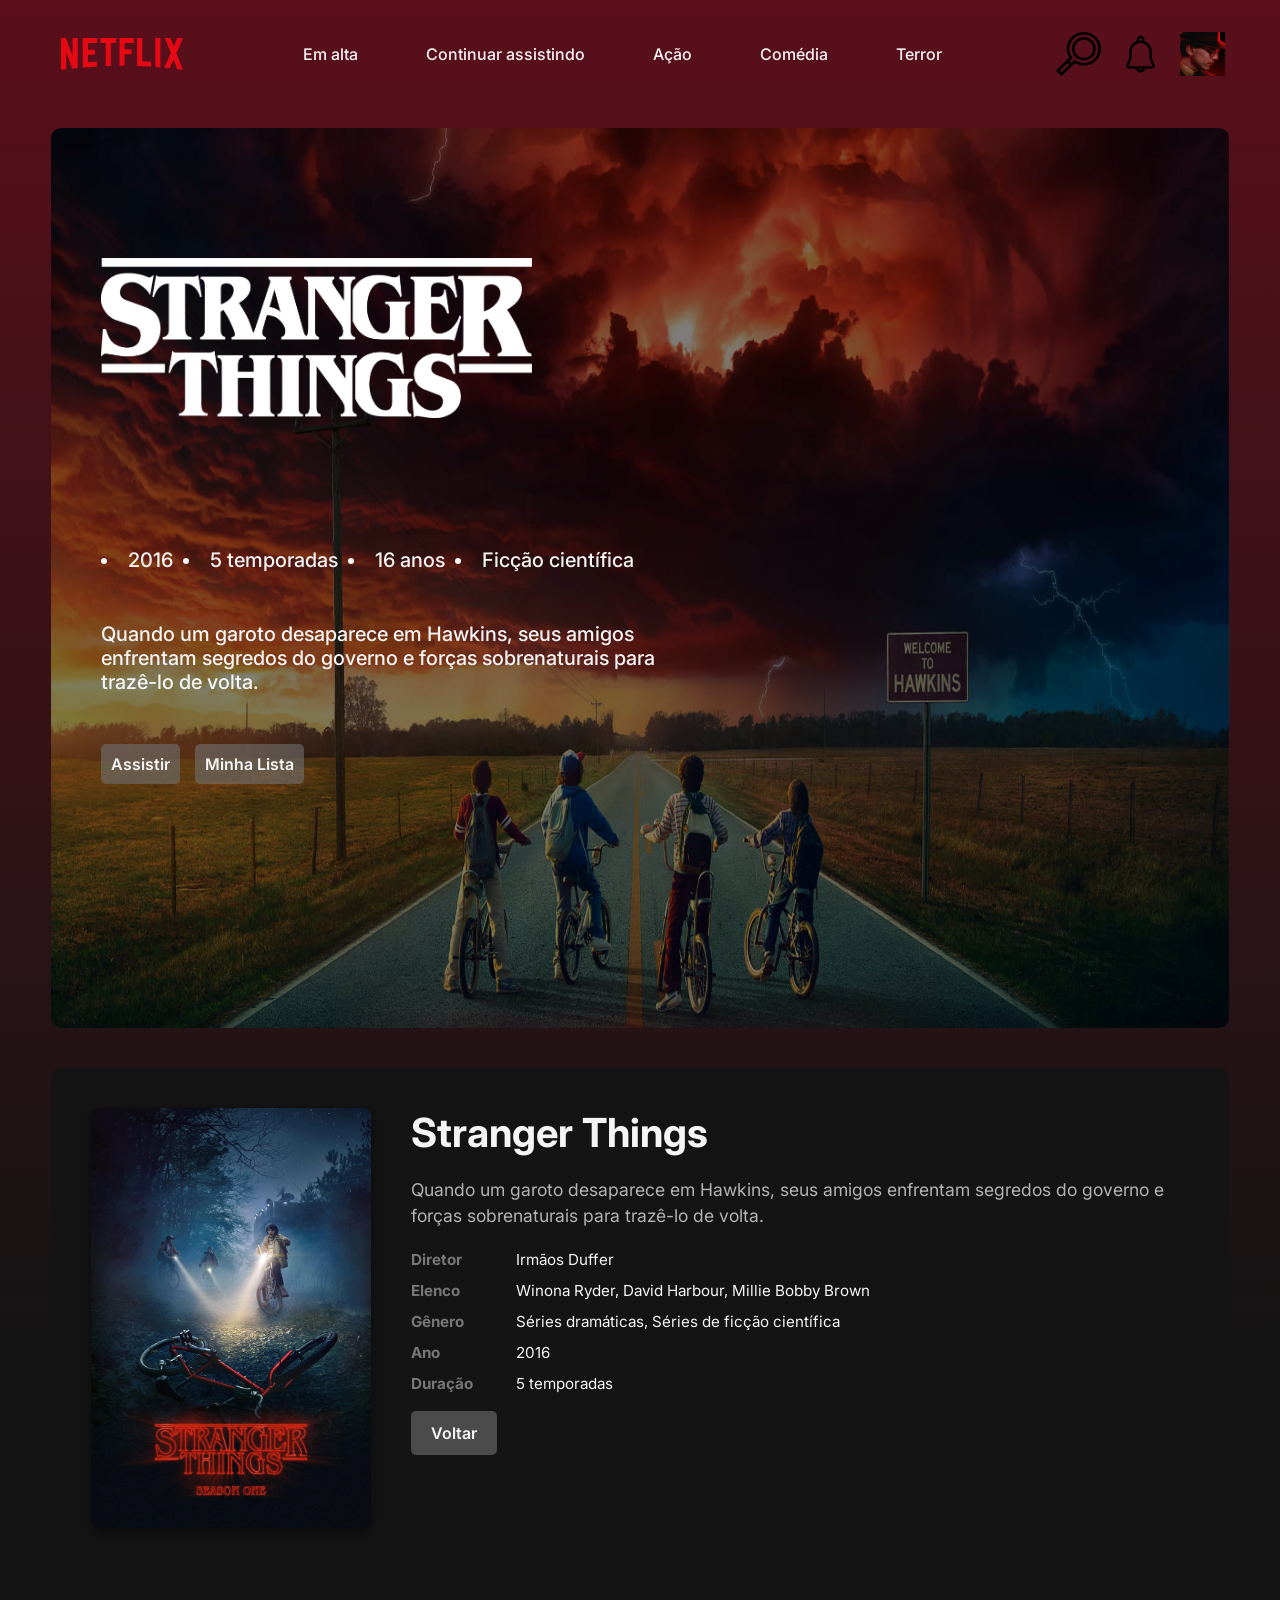
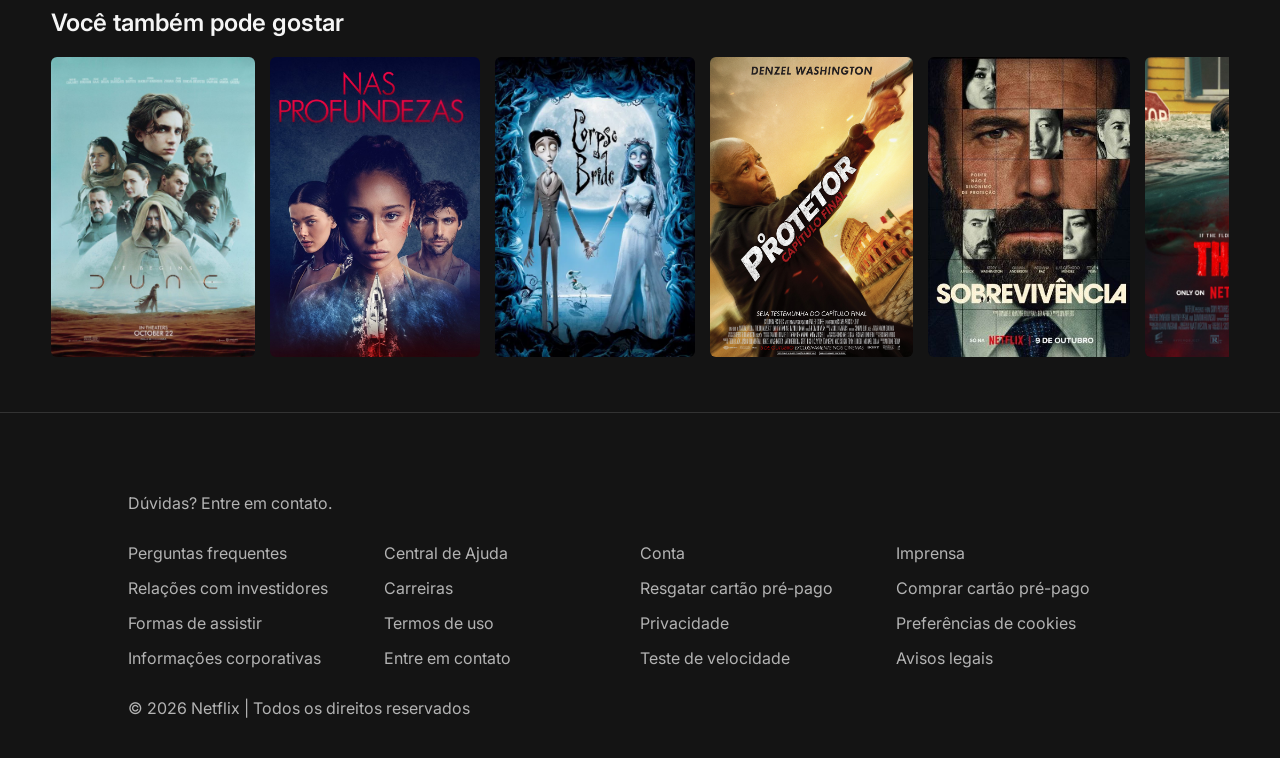
==== pages/details.html @ 56c9ddf0 "hotfix: revisão no código" ====
<!DOCTYPE html>
<html lang="pt-BR">
    <head>
        <meta charset="UTF-8" />
        <meta name="viewport" content="width=device-width, initial-scale=1.0" />
        <link rel="stylesheet" href="../css/details.css" />
        <link rel="preconnect" href="https://fonts.googleapis.com" />
        <link rel="preconnect" href="https://fonts.gstatic.com" crossorigin="" />
        <link href="https://fonts.googleapis.com/css2?family=Inter:ital,opsz,wght@0,14..32,100..900;1,14..32,100..900&amp;display=swap" rel="stylesheet" />
        <title>
            Stranger Things | Netflix
        </title>
    </head>
    <body>
        <header class="cabecalho">
            <a class="logo-netflix" href="home.html">
                <img src="../assets/icons/logo-netflix.svg" alt="Netflix" />
            </a>
            <nav class="menu-de-navegacao">
                <ul>
                    <li>
                        <a href="home.html#em-alta">
                            Em alta
                        </a>
                    </li>
                    <li>
                        <a href="home.html#continuar-assistindo">
                            Continuar assistindo
                        </a>
                    </li>
                    <li>
                        <a href="home.html#acao">
                            Ação
                        </a>
                    </li>
                    <li>
                        <a href="home.html#comedia">
                            Comédia
                        </a>
                    </li>
                    <li>
                        <a href="home.html#terror">
                            Terror
                        </a>
                    </li>
                </ul>
            </nav>
            <div class="menu-perfil">
                <button class="menu-perfil__botao" type="button" aria-label="Buscar">
                    <img src="../assets/icons/search-icon.png" alt="" />
                </button>
                <button class="menu-perfil__botao" type="button" aria-label="Notificações">
                    <img src="../assets/icons/notification-icon.png" alt="" />
                </button>
                <button class="menu-perfil__botao" type="button" aria-label="Perfil">
                    <img src="../assets/icons/rafael-perfil-icone.png" alt="" />
                </button>
            </div>
        </header>
        <main>
            <section class="hero-banner">
                <h1 class="hero-banner__titulo">
                    <img src="../assets/images/stranger-things-logo.webp" alt="Stranger Things" />
                </h1>
                <ul class="hero-banner__info">
                    <li>
                        2016
                    </li>
                    <li>
                        5 temporadas
                    </li>
                    <li>
                        16 anos
                    </li>
                    <li>
                        Ficção científica
                    </li>
                </ul>
                <p class="hero-banner__descricao">
                    Quando um garoto desaparece em Hawkins, seus amigos enfrentam segredos do governo e forças sobrenaturais para trazê-lo de volta.
                </p>
                <div class="hero-banner__botoes">
                    <a class="botao botao--cinza" href="watch.html">
                        Assistir
                    </a>
                    <button class="botao botao--cinza" type="button">
                        Minha Lista
                    </button>
                </div>
            </section>
            <section class="detalhes">
                <img class="detalhes__poster" src="../assets/images/poster-vertical/stranger-things.jpeg" alt="Pôster de Stranger Things" />
                <div class="detalhes__info">
                    <h2 class="detalhes__titulo">
                        Stranger Things
                    </h2>
                    <p class="detalhes__descricao">
                        Quando um garoto desaparece em Hawkins, seus amigos enfrentam segredos do governo e forças sobrenaturais para trazê-lo de volta.
                    </p>
                    <dl class="detalhes__lista">
                        <div class="detalhes__item">
                            <dt>
                                Diretor
                            </dt>
                            <dd>
                                Irmãos Duffer
                            </dd>
                        </div>
                        <div class="detalhes__item">
                            <dt>
                                Elenco
                            </dt>
                            <dd>
                                Winona Ryder, David Harbour, Millie Bobby Brown
                            </dd>
                        </div>
                        <div class="detalhes__item">
                            <dt>
                                Gênero
                            </dt>
                            <dd>
                                Séries dramáticas, Séries de ficção científica
                            </dd>
                        </div>
                        <div class="detalhes__item">
                            <dt>
                                Ano
                            </dt>
                            <dd>
                                2016
                            </dd>
                        </div>
                        <div class="detalhes__item">
                            <dt>
                                Duração
                            </dt>
                            <dd>
                                5 temporadas
                            </dd>
                        </div>
                    </dl>
                    <div class="detalhes__botoes">
                        <a class="botao botao--cinza" href="home.html">
                            Voltar
                        </a>
                    </div>
                </div>
            </section>
            <section class="sugestoes">
                <h2 class="sugestoes__titulo">
                    Você também pode gostar
                </h2>
                <ul class="lista-filmes">
                    <li class="lista-filmes__filme">
                        <img src="../assets/images/poster-vertical/duna.jpeg" alt="Duna" />
                    </li>
                    <li class="lista-filmes__filme">
                        <img src="../assets/images/poster-vertical/nas-profundezas.jpg" alt="Nas profundezas" />
                    </li>
                    <li class="lista-filmes__filme">
                        <img src="../assets/images/poster-vertical/noiva-cadaver.webp" alt="Noiva cadaver" />
                    </li>
                    <li class="lista-filmes__filme">
                        <img src="../assets/images/poster-vertical/o-protetor.jpg" alt="O protetor" />
                    </li>
                    <li class="lista-filmes__filme">
                        <img src="../assets/images/poster-vertical/sobrevivencia.jpeg" alt="Sobrevivencia" />
                    </li>
                    <li class="lista-filmes__filme">
                        <img src="../assets/images/poster-vertical/thrash.jpg" alt="Thrash" />
                    </li>
                </ul>
            </section>
        </main>
        <footer class="rodape">
            <p class="rodape__contato">
                Dúvidas? Entre em contato.
            </p>
            <nav aria-label="Links do rodapé">
                <ul class="rodape__links">
                    <li>
                        <a href="#">
                            Perguntas frequentes
                        </a>
                    </li>
                    <li>
                        <a href="#">
                            Central de Ajuda
                        </a>
                    </li>
                    <li>
                        <a href="#">
                            Conta
                        </a>
                    </li>
                    <li>
                        <a href="#">
                            Imprensa
                        </a>
                    </li>
                    <li>
                        <a href="#">
                            Relações com investidores
                        </a>
                    </li>
                    <li>
                        <a href="#">
                            Carreiras
                        </a>
                    </li>
                    <li>
                        <a href="#">
                            Resgatar cartão pré-pago
                        </a>
                    </li>
                    <li>
                        <a href="#">
                            Comprar cartão pré-pago
                        </a>
                    </li>
                    <li>
                        <a href="#">
                            Formas de assistir
                        </a>
                    </li>
                    <li>
                        <a href="#">
                            Termos de uso
                        </a>
                    </li>
                    <li>
                        <a href="#">
                            Privacidade
                        </a>
                    </li>
                    <li>
                        <a href="#">
                            Preferências de cookies
                        </a>
                    </li>
                    <li>
                        <a href="#">
                            Informações corporativas
                        </a>
                    </li>
                    <li>
                        <a href="#">
                            Entre em contato
                        </a>
                    </li>
                    <li>
                        <a href="#">
                            Teste de velocidade
                        </a>
                    </li>
                    <li>
                        <a href="#">
                            Avisos legais
                        </a>
                    </li>
                </ul>
            </nav>
            <p class="rodape__copyright">
                © 2026 Netflix | Todos os direitos reservados
            </p>
        </footer>
    </body>
</html>
---- css/details.css ----
/* ===== Estilizações comuns a todas as páginas ===== */

/* ===== Reset ===== */

* {
    margin: 0;
    padding: 0;
    box-sizing: border-box;
}

/* ===== Corpo da página ===== */

body {
    /* Textos */
    font-family: "Inter", sans-serif;
    font-optical-sizing: auto;
    color: #F5F5F5;

    /* Estilos */
    background-color: #141414;
}

a {
    /* Estilos */
    text-decoration: none;
    color: #F5F5F5;
}

/* ===== Logo (usada no header de todas as páginas) ===== */

.logo-netflix {
    /* Dimensões */
    width: 18%;
    height: 100%;
    padding: 30px 20px;

    /* Posicionamento */
    display: flex;
    justify-content: center;
    align-items: center;

    /* Estilos */
    background-color: transparent;
}

.logo-netflix img {
    /* Dimensões */
    width: 100%;
    height: 100%;
    object-fit: contain;
}

/* ===== Botões ===== */

.botao {
    /* Dimensões */
    padding: 12px 20px;

    /* Textos */
    font-family: inherit;
    font-size: 1rem;
    font-weight: 600;
    text-align: center;
    text-decoration: none;
    color: #F5F5F5;

    /* Estilos */
    border: none;
    border-radius: 5px;
    cursor: pointer;
    transition: background-color 0.5s ease;
}

.botao--vermelho {
    background-color: #E50914;
}

.botao--vermelho:hover {
    background-color: #B80710;
}

.botao--cinza {
    background-color: rgba(113, 113, 113, 0.6);
}

.botao--cinza:hover {
    background-color: rgba(198, 197, 197, 0.6);
}

/* ===== Campos de formulário ===== */

.campo {
    /* Dimensões */
    padding: 12px 10px;

    /* Textos */
    font-size: 1rem;
    color: #F5F5F5;

    /* Estilos */
    background-color: transparent;
    border: solid 2px rgb(37, 37, 37);
    border-radius: 5px;
    transition: border-color 0.5s ease;
}

.campo:focus {
    border-color: #F5F5F5;
}

/* ===== Rodapé ===== */

.rodape {
    /* Dimensões */
    padding: 80px 10% 40px 10%;

    /* Posicionamento */
    display: flex;
    flex-direction: column;
    gap: 30px;

    /* Estilos */
    background-color: #141414;
    border-top: 1px solid #333333;
}

.rodape__contato,
.rodape__copyright {
    /* Textos */
    font-size: 1rem;
    color: #B3B3B3;
}

.rodape__links {
    /* Posicionamento */
    display: flex;
    flex-wrap: wrap;
    row-gap: 15px;

    /* Estilos */
    list-style: none;
}

.rodape__links li {
    /* Dimensões */
    width: 25%;
}

.rodape__links a {
    /* Textos */
    font-size: 1rem;
    color: #B3B3B3;

    /* Estilos */
    transition: color 0.5s ease;
}

.rodape__links a:hover,
.rodape__links a:focus-visible {
    /* Estilos */
    color: #F5F5F5;
}

/* ===== Estilizações específicas da página ===== */

* {
    margin: 0;
    padding: 0;
    box-sizing: border-box;
}

.fonte-inter {
  font-family: "Inter", sans-serif;
  font-optical-sizing: auto;
  font-style: normal;
}

body {
    /* Dimensões */
    min-height: 100vh;

    /* Estilos */
    background-color: rgba(20, 20, 20, 1);
    background-image: linear-gradient(to bottom, #5A0F1B 0%, rgba(20, 20, 20, 1) 100%);
    background-size: 100% 150vh;
    background-repeat: no-repeat;
}

header {
    /* Dimensões */
    width: 100%;
    height: 15vh;
    padding: 20px 2.5%;

    /* Posicionamento */
    display: flex;
    flex-direction: row;
    justify-content: space-between;
    align-items: center;
}

.logo-netflix {
    /* Dimensões */
    width: 15%;
    height: 100%;

    /* Posicionamento */
    display: flex;
    justify-content: center;
    align-items: center;
}

.logo-netflix img {
    /* Dimensões */
    width: 100%;
    height: 100%;
    padding: 10px;
    object-fit: contain;
}

.menu-de-navegacao {
    /* Dimensões */
    width: 60%;
    height: 100%;
}

.menu-de-navegacao ul {
    /* Dimensões */
    width: 100%;
    height: 100%;

    /* Posicionamento */
    display: flex;
    flex-direction: row;
    justify-content: space-around;
    align-items: center;

    /* Textos */
    list-style: none;
}

.menu-de-navegacao li {
    /* Dimensões */
    padding: 10px;

    /* Estilos */
    border-radius: 5px;
    transition: background-color 0.5s ease;
}

.menu-de-navegacao a {
    /* Textos */
    text-decoration: none;
    color: #F5F5F5;
    font-weight: 500;
}

.menu-de-navegacao li:hover {
    /* Estilos */
    background-color: #F5F5F5;
}

.menu-de-navegacao li:hover a {
    /* Estilos */
    color: #E50914;
}

.menu-perfil {
    /* Dimensões */
    width: 20%;
    height: 100%;

    /* Posicionamento */
    display: flex;
    flex-direction: row;
    justify-content: space-between;
    align-items: center;
}

.menu-perfil button {
    /* Dimensões */
    width: 25%;
    height: 100%;
    padding: 2px;

    /* Posicionamento */
    display: flex;
    align-items: center;

    /* Estilos */
    background: transparent;
    border: none;
    cursor: pointer;
}

.menu-perfil figure:hover {
    /* Estilos */
    border-radius: 5px;
    background-color: #f5f5f565;
}

.menu-perfil img {
    /* Dimensões */
    width: 100%;
    height: 100%;
    object-fit: contain;

    /* Estilos */
    border-radius: 8px;
}

.hero-banner {
    /* Dimensões */
    width: 92%;
    height: 100vh;
    margin: 20px 4%;
    padding: 50px 50px;

    /* Posicionamento */
    display: flex;
    flex-direction: column;
    row-gap: 50px;

    /* Estilos */
    background-color: rgba(20, 20, 20, 1);
    background-image: linear-gradient(rgba(0, 0, 0, 0.5), rgba(0, 0, 0, 0.5)), url(../assets/images/poster-horizontal/stranger-things.jpg);
    background-size: 100% 100vh;
    background-position: top;
    background-repeat: no-repeat;
    border-radius: 10px;
}

.hero-banner__titulo {
    /* Dimensões */
    width: 40%;
    height: 40%;
}

.hero-banner__titulo img {
    /* Dimensões */
    width: 100%;
    height: 100%;
    object-fit: contain;
}

.hero-banner__info {
    /* Dimensões */
    width: 100%;

    /* Posicionamento */
    display: flex;
    flex-direction: row;
    gap: 10px;

    /* Textos */
    font-size: 1.25em;
    color: #F5F5F5;
    font-weight: 500;
    list-style: inside;
}

.hero-banner__descricao {
    /* Textos */
    font-size: 1.25em;
    color: #F5F5F5;
    font-weight: 500;
    max-width: 600px;
}

.hero-banner__botoes {
    /* Posicionamento */
    display: flex;
    flex-direction: row;
    gap: 15px;
}

.hero-banner .botao {
    /* Dimensões */
    padding: 10px;

    /* Estilos */
    background-color: rgba(113, 113, 113, 0.6);
    border: none;
    border-radius: 5px;
    cursor: pointer;
}

.hero-banner .botao:hover {
    /* Estilos */
    background-color: rgba(198, 197, 197, 0.6);
}

/* ==========================================
   5.2 DETALHES DO FILME
   ========================================== */

.detalhes {
    /* Dimensões */
    width: 92%;
    margin: 40px auto;
    padding: 40px;

    /* Posicionamento */
    display: flex;
    flex-direction: row;
    gap: 40px;

    /* Estilos */
    background-color: rgba(20, 20, 20, 0.9);
    border-radius: 10px;
}

.detalhes__poster {
    /* Dimensões */
    width: 280px;
    height: auto;

    /* Estilos */
    border-radius: 8px;
    object-fit: cover;
    box-shadow: 0 4px 12px rgba(0, 0, 0, 0.5);
}

.detalhes__info {
    /* Dimensões */
    flex: 1;

    /* Posicionamento */
    display: flex;
    flex-direction: column;
    gap: 20px;
}

.detalhes__titulo {
    /* Textos */
    font-size: 2.5rem;
    font-weight: 700;
    color: #F5F5F5;
}

.detalhes__descricao {
    /* Textos */
    font-size: 1.1rem;
    line-height: 1.5;
    color: #b3b3b3;
}

.detalhes__lista {
    /* Posicionamento */
    display: flex;
    flex-direction: column;
    gap: 12px;
}

.detalhes__item {
    /* Posicionamento */
    display: flex;
    gap: 15px;

    /* Textos */
    font-size: 0.95rem;
}

.detalhes__item dt {
    /* Textos */
    font-weight: bold;
    color: #777;
    min-width: 90px;
}

.detalhes__item dd {
    /* Textos */
    color: #F5F5F5;
}

.detalhes__botoes {
    /* Dimensões */
    margin-top: 10px;
}

/* ==========================================
   5.4 CONTEÚDOS SEMELHANTES (SUGESTÕES)
   ========================================== */

.sugestoes {
    /* Dimensões */
    width: 92%;
    margin: 40px auto;

    /* Posicionamento */
    display: flex;
    flex-direction: column;
    gap: 20px;
}

.sugestoes__titulo {
    /* Textos */
    color: #F5F5F5;
    font-size: 1.5rem;
    font-weight: 600;
}

.lista-filmes {
    /* Posicionamento */
    display: flex;
    flex-direction: row;
    gap: 15px;
    overflow-x: auto;

    /* Dimensões */
    padding-bottom: 15px;

    /* Textos */
    list-style: none;
}

.lista-filmes::-webkit-scrollbar {
    /* Dimensões */
    height: 6px;
}

.lista-filmes::-webkit-scrollbar-thumb {
    /* Estilos */
    background-color: #333;
    border-radius: 3px;
}

.lista-filmes__filme {
    /* Dimensões */
    min-width: 200px;
    height: 300px;
    flex-shrink: 0;

    /* Estilos */
    border-radius: 6px;
    overflow: hidden;
    cursor: pointer;
    transition: transform 0.3s ease;
}

.lista-filmes__filme:hover {
    /* Estilos */
    transform: scale(1.05);
}

.lista-filmes__filme img {
    /* Dimensões */
    width: 100%;
    height: 100%;

    /* Estilos */
    object-fit: cover;
}
/* ===== Cabeçalho padronizado das páginas do catálogo ===== */
.cabecalho {
    width: 100%;
    min-height: 90px;
    height: 12vh;
    padding: 15px 4%;
    display: flex;
    flex-direction: row;
    justify-content: space-between;
    align-items: center;
}

.cabecalho .logo-netflix {
    width: 12%;
    height: 100%;
    padding: 0;
    display: flex;
    justify-content: center;
    align-items: center;
}

.cabecalho .logo-netflix img {
    width: 100%;
    height: 100%;
    object-fit: contain;
}

.cabecalho .menu-de-navegacao {
    width: 60%;
    height: 100%;
}

.cabecalho .menu-de-navegacao ul {
    width: 100%;
    height: 100%;
    display: flex;
    flex-direction: row;
    justify-content: space-around;
    align-items: center;
    list-style: none;
}

.cabecalho .menu-de-navegacao li {
    padding: 8px 10px;
    border-radius: 5px;
    transition: background-color 0.3s ease;
}

.cabecalho .menu-de-navegacao a {
    color: #F5F5F5;
    font-weight: 500;
}

.cabecalho .menu-de-navegacao li:hover,
.cabecalho .menu-de-navegacao li:focus-within {
    background-color: #F5F5F5;
}

.cabecalho .menu-de-navegacao li:hover a,
.cabecalho .menu-de-navegacao li:focus-within a {
    color: #E50914;
}

.cabecalho .menu-perfil {
    width: 15%;
    height: 100%;
    display: flex;
    flex-direction: row;
    justify-content: space-between;
    align-items: center;
}

.cabecalho .menu-perfil__botao {
    width: 30%;
    height: 100%;
    padding: 4px;
    display: flex;
    justify-content: center;
    align-items: center;
    background: transparent;
    border: none;
    cursor: pointer;
}

.cabecalho .menu-perfil__botao img {
    width: 100%;
    height: 100%;
    object-fit: contain;
    border-radius: 8px;
}

@media (max-width: 450px) { /* Média de largura para a maioria dos smartphones */

    body {
        /* Estilos */
        background-image: none;
        background-color: rgba(20, 20, 20, 1);
    }

    .cabecalho {
        /* Dimensões */
        height: auto;

        /* Posicionamento */
        flex-wrap: wrap;
        gap: 10px;
    }

    .cabecalho .logo-netflix {
        /* Dimensões */
        width: 25%;
        height: 60px;
        padding: 0;
    }

    .cabecalho .menu-perfil {
        /* Dimensões */
        width: auto;
        height: 60px;
        padding: 0;

        /* Posicionamento */
        gap: 10px;
    }

    .cabecalho .menu-perfil__botao {
        /* Dimensões */
        width: 50px;
        height: 50px;
        padding: 10px;
    }

    .cabecalho .menu-de-navegacao {
        /* Dimensões */
        width: 100%;
        height: auto;

        /* Posicionamento */
        order: 3;
        overflow-x: auto;
    }

    .cabecalho .menu-de-navegacao ul {
        /* Dimensões */
        width: max-content;
        min-width: 100%;
        height: auto;

        /* Posicionamento */
        justify-content: flex-start;
        gap: 10px;
    }

    .hero-banner {
        /* Dimensões */
        min-height: 45vh;
        height: auto;
        padding: 25px;

        /* Posicionamento */
        justify-content: flex-end;
        align-items: center;
        row-gap: 20px;

        /* Estilos */
        background-size: cover;
    }

    .hero-banner__info {
        /* Dimensões */
        width: 100%;

        /* Posicionamento */
        flex-wrap: wrap;
        justify-content: center;
        gap: 6px 10px;

        /* Textos */
        font-size: 1rem;
    }

    .hero-banner__descricao {
        /* Dimensões */
        display: none;
    }

    .detalhes {
        /* Dimensões */
        margin: 25px auto;
        padding: 20px;

        /* Posicionamento */
        flex-direction: column;
        align-items: center;
        gap: 20px;

        /* Textos */
        text-align: center;
    }

    .detalhes__poster {
        /* Dimensões */
        width: 60%;
        max-width: 200px;
        height: auto;

    }

    .detalhes__info {
        /* Dimensões */
        width: 100%;
        flex-grow: 0; /* Não permite que os filhos cresçam*/
        flex-shrink: 1; /* Poderá diminuir o tamanho, para manter a proporção*/
        flex-basis: auto; /* Mantém o tamanho padrão*/

        /* Posicionamento */
        gap: 15px;
    }

    .detalhes__titulo {
        /* Textos */
        font-size: 1.75rem;
    }

    .detalhes__descricao {
        /* Textos */
        font-size: 1rem;
    }

    .detalhes__lista {
        /* Textos */
        text-align: left;
    }

    .rodape {
        /* Dimensões */
        padding: 40px 5% 40px;

        /* Posicionamento */
        gap: 20px;
    }

    .rodape__links li {
        /* Dimensões */
        width: 50%;
    }

    .rodape__links a {
        /* Textos */
        font-size: 0.8rem;
        text-decoration: none;
    }
}

/*===== Tablet =====*/
@media (min-width: 768px) and (max-width: 1024px) {
    body {
        /* Estilos */
        background-image: none;
        background-color: rgba(20, 20, 20, 1);
    }

    .hero-banner {
        /* Dimensões */
        height: 80vh;
        padding: 40px;

        /* Posicionamento */
        justify-content: space-between;

        /* Estilos */
        background-size: cover;
        background-position: center;
    }

    .hero-banner__descricao {
        /* Dimensões */
        max-width: none;
    }

    .hero-banner .botao {
        /* Dimensões */
        padding: 12px 20px;

        /* Estilos */
        background-color: rgba(113, 113, 113, 0.6);
        border-radius: 5px;
    }

    .hero-banner .botao:hover {
        /* Estilos */
        background-color: rgba(198, 197, 197, 0.6);
    }
}
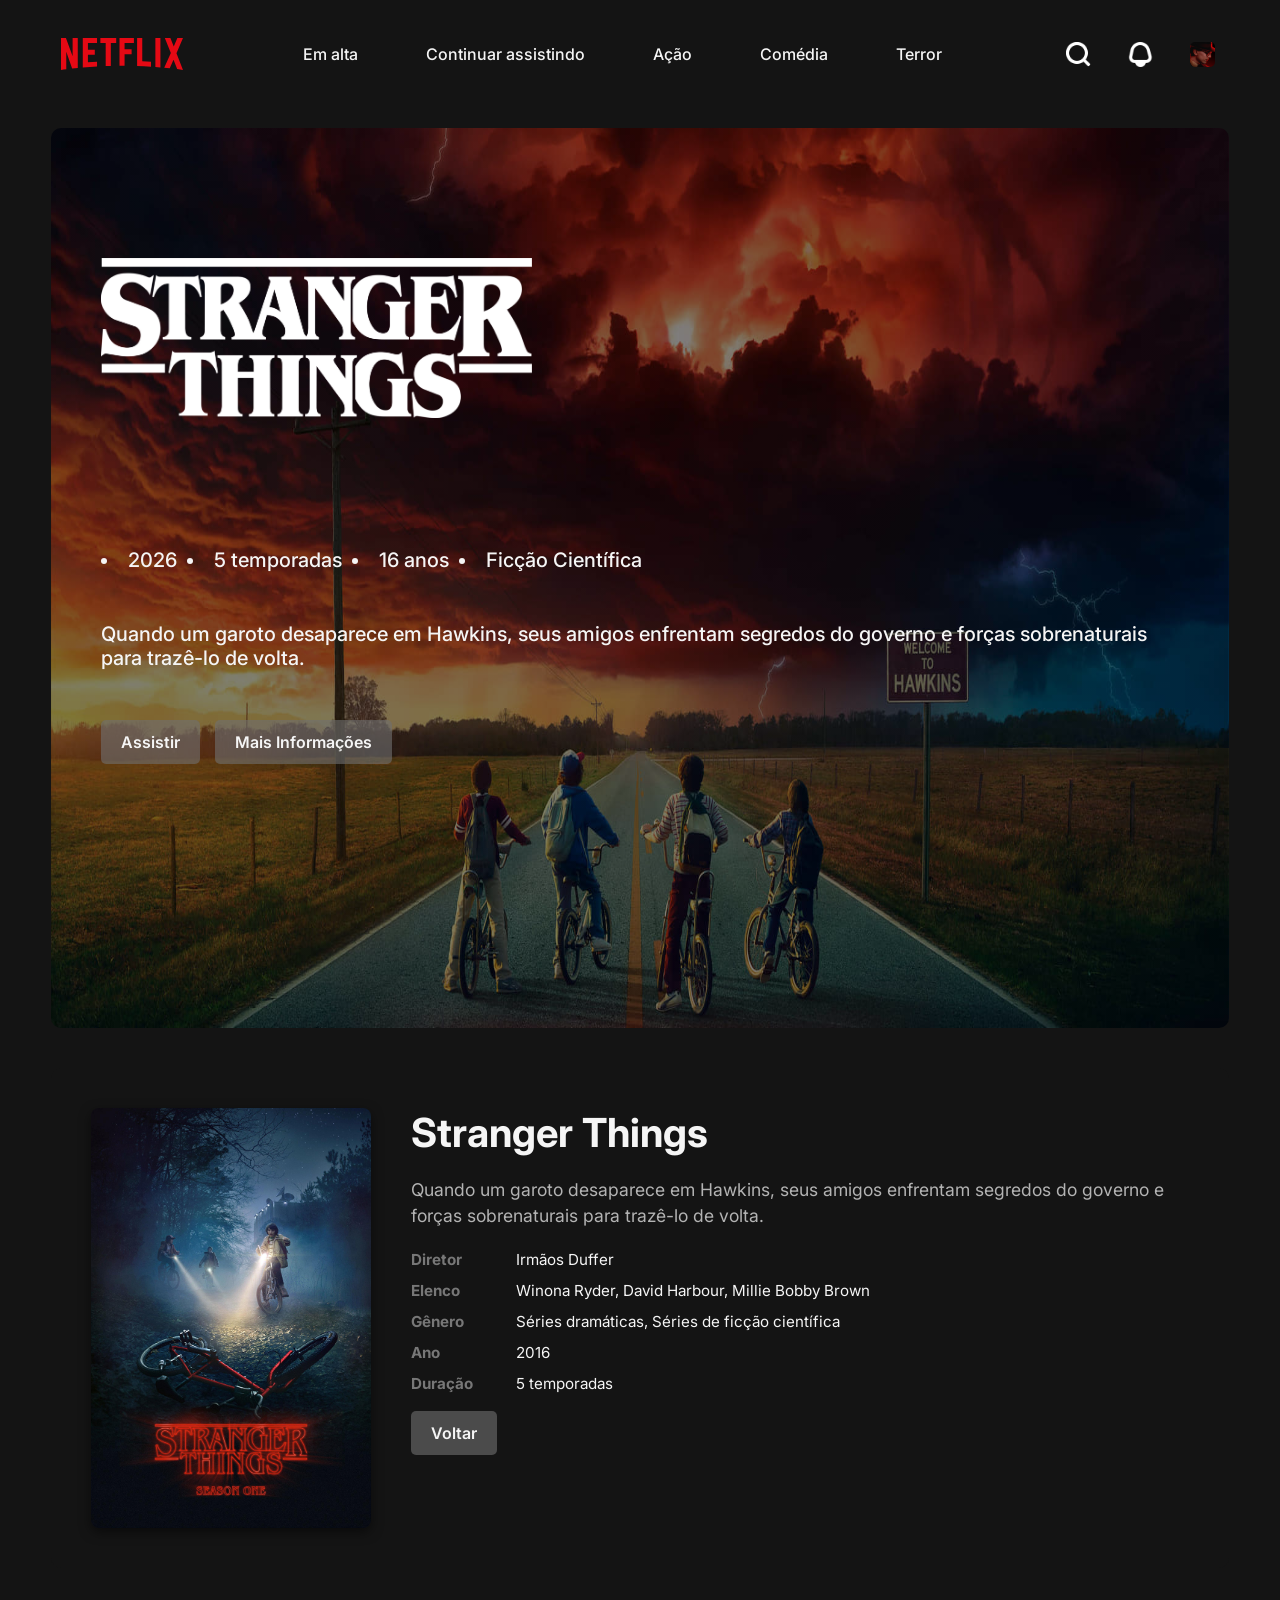
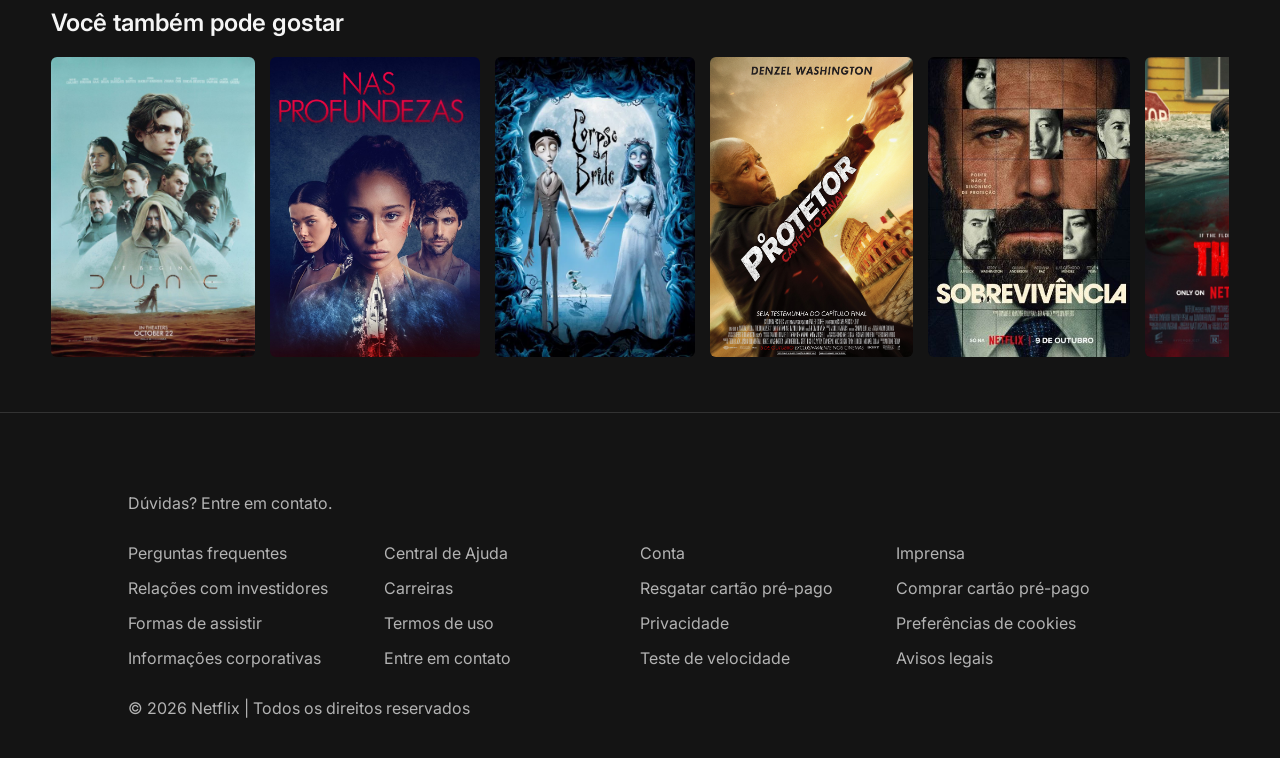
==== commit de5302e3: "feat: alterações nos cards e ícones" ====
--- a/pages/details.html
+++ b/pages/details.html
@@ -64,7 +64,7 @@
                 </h1>
                 <ul class="hero-banner__info">
                     <li>
-                        2016
+                        2026
                     </li>
                     <li>
                         5 temporadas
@@ -73,7 +73,7 @@
                         16 anos
                     </li>
                     <li>
-                        Ficção científica
+                        Ficção Científica
                     </li>
                 </ul>
                 <p class="hero-banner__descricao">
@@ -83,9 +83,9 @@
                     <a class="botao botao--cinza" href="watch.html">
                         Assistir
                     </a>
-                    <button class="botao botao--cinza" type="button">
-                        Minha Lista
-                    </button>
+                    <a class="botao botao--cinza" href="details.html">
+                        Mais Informações
+                    </a>
                 </div>
             </section>
             <section class="detalhes">
--- a/css/details.css
+++ b/css/details.css
@@ -1,6 +1,17 @@
-/* ===== Estilizações comuns a todas as páginas ===== */
-
-/* ===== Reset ===== */
+body {
+    /* Dimensões */
+    min-height: 100vh;
+    /* Textos */
+    font-family: "Inter", sans-serif;
+    font-optical-sizing: auto;
+    color: #F5F5F5;
+    /* Estilos */
+    background-color: #141414;
+    background-size: cover;
+    background-position: center;
+    background-repeat: no-repeat;
+}
+
 
 * {
     margin: 0;
@@ -8,17 +19,17 @@
     box-sizing: border-box;
 }
 
+.fonte-inter {
+  font-family: "Inter", sans-serif;
+  font-optical-sizing: auto;
+  font-style: normal;
+}
+
+/* ===== Estilizações comuns a todas as páginas ===== */
+
+/* ===== Reset ===== */
+
 /* ===== Corpo da página ===== */
-
-body {
-    /* Textos */
-    font-family: "Inter", sans-serif;
-    font-optical-sizing: auto;
-    color: #F5F5F5;
-
-    /* Estilos */
-    background-color: #141414;
-}
 
 a {
     /* Estilos */
@@ -163,28 +174,7 @@
 
 /* ===== Estilizações específicas da página ===== */
 
-* {
-    margin: 0;
-    padding: 0;
-    box-sizing: border-box;
-}
-
-.fonte-inter {
-  font-family: "Inter", sans-serif;
-  font-optical-sizing: auto;
-  font-style: normal;
-}
-
-body {
-    /* Dimensões */
-    min-height: 100vh;
-
-    /* Estilos */
-    background-color: rgba(20, 20, 20, 1);
-    background-image: linear-gradient(to bottom, #5A0F1B 0%, rgba(20, 20, 20, 1) 100%);
-    background-size: 100% 150vh;
-    background-repeat: no-repeat;
-}
+/* ===== Header da página ===== */
 
 header {
     /* Dimensões */
@@ -307,6 +297,102 @@
 
     /* Estilos */
     border-radius: 8px;
+}
+
+.cabecalho {
+    width: 100%;
+    min-height: 90px;
+    height: 12vh;
+    padding: 15px 4%;
+    display: flex;
+    flex-direction: row;
+    justify-content: space-between;
+    align-items: center;
+}
+
+.cabecalho .logo-netflix {
+    width: 12%;
+    height: 100%;
+    padding: 0;
+    display: flex;
+    justify-content: center;
+    align-items: center;
+}
+
+.cabecalho .logo-netflix img {
+    width: 100%;
+    height: 100%;
+    object-fit: contain;
+}
+
+.cabecalho .menu-de-navegacao {
+    width: 60%;
+    height: 100%;
+}
+
+.cabecalho .menu-de-navegacao ul {
+    width: 100%;
+    height: 100%;
+    display: flex;
+    flex-direction: row;
+    justify-content: space-around;
+    align-items: center;
+    list-style: none;
+}
+
+.cabecalho .menu-de-navegacao li {
+    padding: 8px 10px;
+    border-radius: 5px;
+    transition: background-color 0.3s ease;
+}
+
+.cabecalho .menu-de-navegacao a {
+    color: #F5F5F5;
+    font-weight: 500;
+}
+
+.cabecalho .menu-de-navegacao li:hover,
+.cabecalho .menu-de-navegacao li:focus-within {
+    background-color: #F5F5F5;
+}
+
+.cabecalho .menu-de-navegacao li:hover a,
+.cabecalho .menu-de-navegacao li:focus-within a {
+    color: #E50914;
+}
+
+.cabecalho .menu-perfil {
+    width: 15%;
+    height: 70%;
+    display: flex;
+    flex-direction: row;
+    justify-content: space-between;
+    align-items: center;
+}
+
+.cabecalho .menu-perfil__botao {
+    width: 30%;
+    height: 100%;
+    padding: 4px;
+    display: flex;
+    justify-content: center;
+    align-items: center;
+    background: transparent;
+    border: none;
+    cursor: pointer;
+}
+
+.cabecalho .menu-perfil__botao:hover {
+    background-color: #f5f5f56f;
+    border-radius: 5px;
+
+}
+
+.cabecalho .menu-perfil__botao img {
+    width: 25px;
+    height: 25px;
+    object-fit: contain;
+    border-radius: 5px;
 }
 
 .hero-banner {
@@ -362,32 +448,30 @@
 .hero-banner__descricao {
     /* Textos */
     font-size: 1.25em;
+    text-decoration: none;
     color: #F5F5F5;
     font-weight: 500;
-    max-width: 600px;
 }
 
 .hero-banner__botoes {
-    /* Posicionamento */
     display: flex;
     flex-direction: row;
     gap: 15px;
 }
 
-.hero-banner .botao {
+.hero-banner button {
     /* Dimensões */
     padding: 10px;
 
     /* Estilos */
-    background-color: rgba(113, 113, 113, 0.6);
+    background-color: #f5f5f565;
     border: none;
-    border-radius: 5px;
-    cursor: pointer;
-}
-
-.hero-banner .botao:hover {
-    /* Estilos */
-    background-color: rgba(198, 197, 197, 0.6);
+    border-radius: 10px;
+}
+
+.hero-banner button:hover {
+    /* Estilos */
+    background-color: #f5f5f565;
 }
 
 /* ==========================================
@@ -552,95 +636,6 @@
     object-fit: cover;
 }
 /* ===== Cabeçalho padronizado das páginas do catálogo ===== */
-.cabecalho {
-    width: 100%;
-    min-height: 90px;
-    height: 12vh;
-    padding: 15px 4%;
-    display: flex;
-    flex-direction: row;
-    justify-content: space-between;
-    align-items: center;
-}
-
-.cabecalho .logo-netflix {
-    width: 12%;
-    height: 100%;
-    padding: 0;
-    display: flex;
-    justify-content: center;
-    align-items: center;
-}
-
-.cabecalho .logo-netflix img {
-    width: 100%;
-    height: 100%;
-    object-fit: contain;
-}
-
-.cabecalho .menu-de-navegacao {
-    width: 60%;
-    height: 100%;
-}
-
-.cabecalho .menu-de-navegacao ul {
-    width: 100%;
-    height: 100%;
-    display: flex;
-    flex-direction: row;
-    justify-content: space-around;
-    align-items: center;
-    list-style: none;
-}
-
-.cabecalho .menu-de-navegacao li {
-    padding: 8px 10px;
-    border-radius: 5px;
-    transition: background-color 0.3s ease;
-}
-
-.cabecalho .menu-de-navegacao a {
-    color: #F5F5F5;
-    font-weight: 500;
-}
-
-.cabecalho .menu-de-navegacao li:hover,
-.cabecalho .menu-de-navegacao li:focus-within {
-    background-color: #F5F5F5;
-}
-
-.cabecalho .menu-de-navegacao li:hover a,
-.cabecalho .menu-de-navegacao li:focus-within a {
-    color: #E50914;
-}
-
-.cabecalho .menu-perfil {
-    width: 15%;
-    height: 100%;
-    display: flex;
-    flex-direction: row;
-    justify-content: space-between;
-    align-items: center;
-}
-
-.cabecalho .menu-perfil__botao {
-    width: 30%;
-    height: 100%;
-    padding: 4px;
-    display: flex;
-    justify-content: center;
-    align-items: center;
-    background: transparent;
-    border: none;
-    cursor: pointer;
-}
-
-.cabecalho .menu-perfil__botao img {
-    width: 100%;
-    height: 100%;
-    object-fit: contain;
-    border-radius: 8px;
-}
 
 @media (max-width: 450px) { /* Média de largura para a maioria dos smartphones */
 
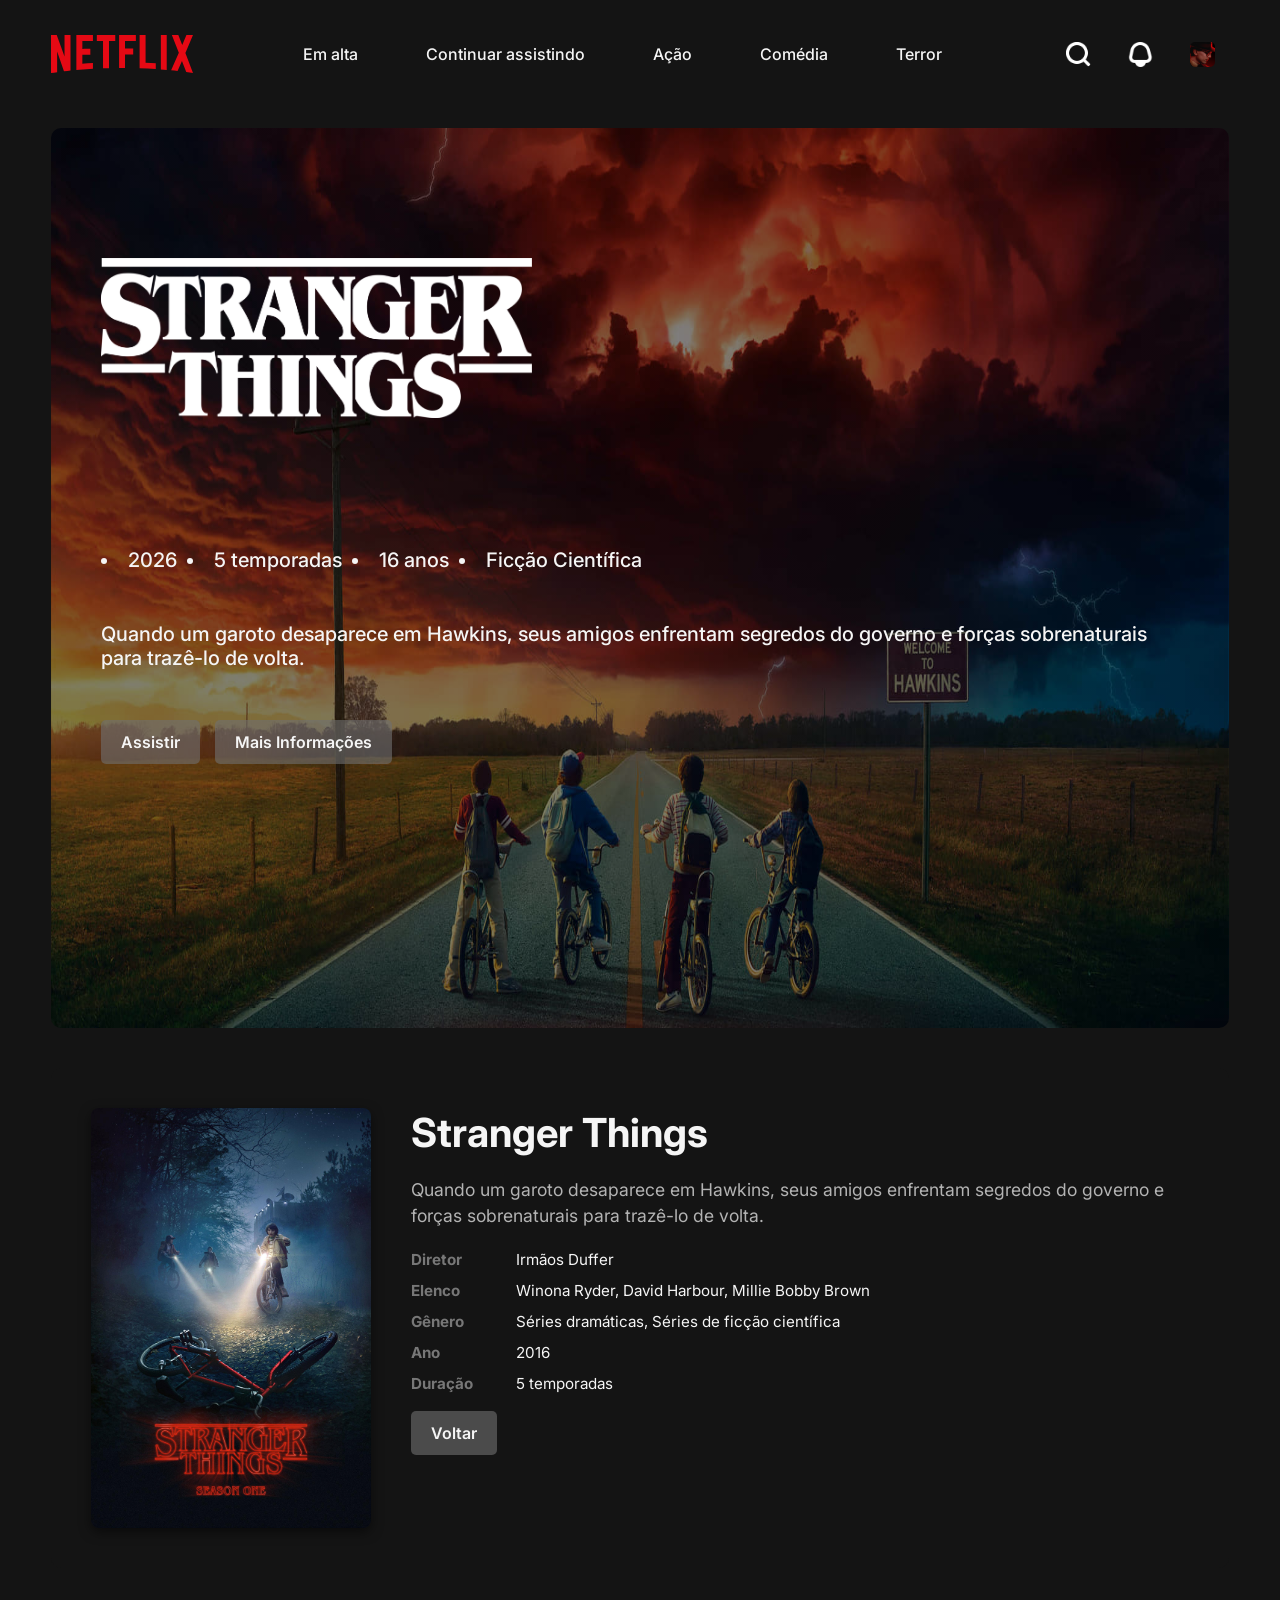
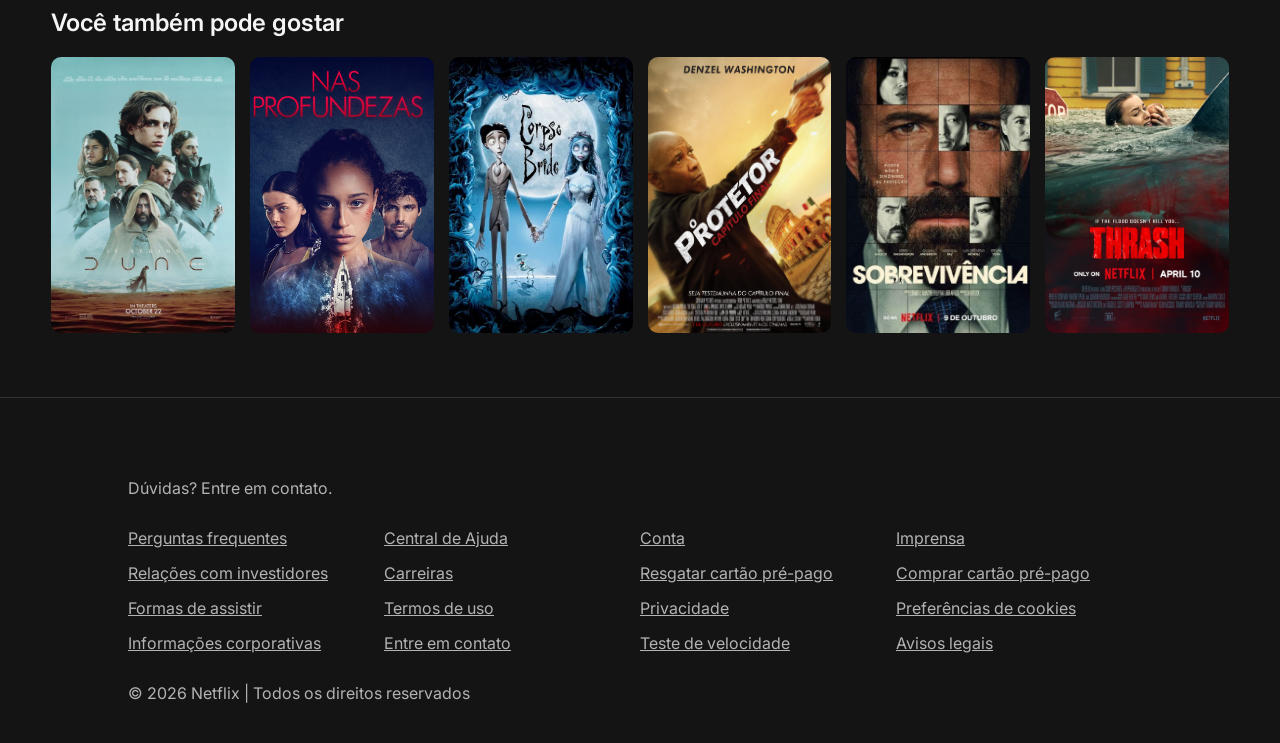
==== commit 1c7fecd1: "feat: adição de um comportamento onde cada filme ganha um destaque" ====
--- a/pages/details.html
+++ b/pages/details.html
@@ -3,6 +3,7 @@
     <head>
         <meta charset="UTF-8" />
         <meta name="viewport" content="width=device-width, initial-scale=1.0" />
+        <link rel="stylesheet" href="../css/elements.css" />
         <link rel="stylesheet" href="../css/details.css" />
         <link rel="preconnect" href="https://fonts.googleapis.com" />
         <link rel="preconnect" href="https://fonts.gstatic.com" crossorigin="" />
@@ -16,7 +17,7 @@
             <a class="logo-netflix" href="home.html">
                 <img src="../assets/icons/logo-netflix.svg" alt="Netflix" />
             </a>
-            <nav class="menu-de-navegacao">
+            <nav class="menu-de-navegacao" aria-label="Navegação principal">
                 <ul>
                     <li>
                         <a href="home.html#em-alta">
--- a/css/elements.css
+++ b/css/elements.css
@@ -0,0 +1,451 @@
+html {
+    /*   Estilos   */
+    scroll-behavior: smooth; /* Rolagem suave */
+}
+
+* {
+    /*  Dimensões  */
+    margin: 0;
+    padding: 0;
+    box-sizing: border-box;
+}
+
+body {
+    /*  Textos  */
+    font-family: "Inter", sans-serif;
+    font-optical-sizing: auto;
+    color: #F5F5F5;
+}
+
+a {
+    /*  Textos  */
+    color: #F5F5F5;
+    text-decoration: none;
+}
+
+.fonte-inter {
+    /*  Textos  */
+    font-family: "Inter", sans-serif;
+    font-optical-sizing: auto;
+    font-style: normal;
+}
+
+.logo-netflix {
+    /*  Dimensões  */
+    width: 18%;
+    height: 100%;
+    padding: 30px 20px;
+    /*  Posicionamento  */
+    display: flex;
+    justify-content: center;
+    align-items: center;
+    /*  Estilos  */
+    background-color: transparent;
+}
+
+.logo-netflix img {
+    /*  Dimensões  */
+    width: 100%;
+    height: 100%;
+    /*  Estilos  */
+    object-fit: contain;
+}
+
+.botao {
+    /*  Dimensões  */
+    padding: 12px 20px;
+    /*  Textos  */
+    font-family: inherit;
+    font-size: 1rem;
+    font-weight: 600;
+    text-align: center;
+    text-decoration: none;
+    color: #F5F5F5;
+    /*  Estilos  */
+    border: none;
+    border-radius: 5px;
+    cursor: pointer;
+    transition: background-color 0.5s ease;
+}
+
+.botao--vermelho {
+    /*  Estilos  */
+    background-color: #E50914;
+}
+
+.botao--vermelho:hover {
+    /*  Estilos  */
+    background-color: #B80710;
+}
+
+.botao--cinza {
+    /*  Estilos  */
+    background-color: rgba(113, 113, 113, 0.6);
+}
+
+.botao--cinza:hover {
+    /*  Estilos  */
+    background-color: rgba(198, 197, 197, 0.6);
+}
+
+.campo {
+    /*  Dimensões  */
+    padding: 12px 10px;
+    /*  Textos  */
+    font-size: 1rem;
+    color: #F5F5F5;
+    /*  Estilos  */
+    background-color: transparent;
+    border: solid 2px rgb(37, 37, 37);
+    border-radius: 5px;
+    transition: border-color 0.5s ease;
+}
+
+.campo:focus {
+    /*  Estilos  */
+    border-color: #F5F5F5;
+}
+
+.cabecalho {
+    /*  Dimensões  */
+    width: 100%;
+    min-height: 90px;
+    height: 12vh;
+    padding: 15px 4%;
+    /*  Posicionamento  */
+    display: flex;
+    flex-direction: row;
+    justify-content: space-between;
+    align-items: center;
+}
+
+.cabecalho .logo-netflix {
+    /*  Dimensões  */
+    width: 12%;
+    height: 100%;
+    padding: 0;
+    /*  Posicionamento  */
+    display: flex;
+    justify-content: center;
+    align-items: center;
+}
+
+.cabecalho .logo-netflix img {
+    /*  Dimensões  */
+    width: 100%;
+    height: 100%;
+    /*  Estilos  */
+    object-fit: contain;
+}
+
+.cabecalho .menu-de-navegacao {
+    /*  Dimensões  */
+    width: 60%;
+    height: 100%;
+}
+
+.cabecalho .menu-de-navegacao ul {
+    /*  Dimensões  */
+    width: 100%;
+    height: 100%;
+    /*  Posicionamento  */
+    display: flex;
+    flex-direction: row;
+    justify-content: space-around;
+    align-items: center;
+    /*  Estilos  */
+    list-style: none;
+}
+
+.cabecalho .menu-de-navegacao li {
+    /*  Dimensões  */
+    padding: 8px 10px;
+    /*  Estilos  */
+    border-radius: 5px;
+    transition: background-color 0.3s ease;
+}
+
+.cabecalho .menu-de-navegacao a {
+    /*  Textos  */
+    color: #F5F5F5;
+    font-weight: 500;
+}
+
+.cabecalho .menu-de-navegacao li:hover, .cabecalho .menu-de-navegacao li:focus-within {
+    /*  Estilos  */
+    background-color: #F5F5F5;
+}
+
+.cabecalho .menu-de-navegacao li:hover a, .cabecalho .menu-de-navegacao li:focus-within a {
+    /*  Textos  */
+    color: #E50914;
+}
+
+.cabecalho .menu-perfil {
+    /*  Dimensões  */
+    width: 15%;
+    height: 70%;
+    /*  Posicionamento  */
+    display: flex;
+    flex-direction: row;
+    justify-content: space-between;
+    align-items: center;
+    transition: background-color 0.3s ease;
+}
+
+.cabecalho .menu-perfil__botao {
+    /*  Dimensões  */
+    width: 30%;
+    height: 100%;
+    padding: 4px;
+    /*  Posicionamento  */
+    display: flex;
+    justify-content: center;
+    align-items: center;
+    /*  Estilos  */
+    background: transparent;
+    border: none;
+    cursor: pointer;
+}
+
+.cabecalho .menu-perfil__botao:hover {
+    /* Estilos */
+    background-color: #f5f5f56f;
+    border-radius: 5px;
+}
+
+.cabecalho .menu-perfil__botao img {
+    /*  Dimensões  */
+    width: 25px;
+    height: 25px;
+    /*  Estilos  */
+    object-fit: contain;
+    border-radius: 5px;
+}
+
+.lista-cards::-webkit-scrollbar-thumb {
+    /* Dimensões */
+    background-color: #333333;
+    border-radius: 3px;
+}
+
+.lista-cards::-webkit-scrollbar {
+    /* Dimensões */
+    height: 6px;
+}
+
+.lista-filmes::-webkit-scrollbar-thumb {
+    /* Dimensões */
+    background-color: #333;
+    border-radius: 3px;
+}
+
+.lista-filmes::-webkit-scrollbar {
+    /* Dimensões */
+    height: 6px;
+}
+
+.lista-filmes {
+    /*  Dimensões  */
+    width: 100%;
+    margin-bottom: 20px;
+    /*  Posicionamento  */
+    display: flex;
+    flex-direction: row;
+    gap: 15px;
+    /*  Estilos  */
+    list-style: none;
+}
+
+.lista-filmes__filme {
+    /*  Posicionamento  */
+    flex: 1;
+    /*  Estilos  */
+    border-radius: 10px;
+    transition: transform 0.5s ease, box-shadow 0.5s ease;
+}
+
+.lista-filmes__filme img {
+    /*  Dimensões  */
+    width: 100%;
+    aspect-ratio: 2 / 3;
+    /*  Estilos  */
+    object-fit: cover;
+    border-radius: 10px;
+}
+
+.lista-filmes__filme:hover {
+    /*  Estilos  */
+    transform: scale(1.1);
+    box-shadow: 0 10px 20px rgba(0, 0, 0, 0.5);
+}
+
+.lista-cards {
+    /*  Dimensões  */
+    width: 100%;
+    margin-bottom: 20px;
+    /*  Posicionamento  */
+    display: flex;
+    flex-direction: row;
+    gap: 15px;
+    /*  Estilos  */
+    list-style: none;
+    overflow-x: auto;
+}
+
+.lista-cards__item {
+    /*  Posicionamento  */
+    flex: 1;
+    /*  Dimensões  */
+    min-width: 0;
+    /*  Estilos  */
+    border-radius: 10px;
+    overflow: hidden;
+    transition: transform 0.5s ease, box-shadow 0.5s ease;
+}
+
+.lista-cards__item img {
+    /*  Dimensões  */
+    width: 100%;
+    aspect-ratio: 2 / 3;
+    /*  Estilos  */
+    object-fit: cover;
+    border-radius: 10px;
+}
+
+.lista-cards__item:hover {
+    /*  Estilos  */
+    transform: scale(1.1);
+    box-shadow: 0 10px 20px rgba(0, 0, 0, 0.5);
+}
+
+.rodape {
+    /*  Dimensões  */
+    width: 100%;
+    padding: 80px 10% 40px;
+    /*  Posicionamento  */
+    display: flex;
+    flex-direction: column;
+    gap: 30px;
+    /*  Estilos  */
+    background-color: #141414;
+    border-top: 1px solid #333;
+}
+
+.rodape__contato, .rodape__copyright {
+    /*  Textos  */
+    font-size: 1rem;
+    color: #B3B3B3;
+}
+
+.rodape__links {
+    /*  Dimensões  */
+    width: 100%;
+    /*  Posicionamento  */
+    display: flex;
+    flex-direction: row;
+    flex-wrap: wrap;
+    row-gap: 15px;
+    /*  Estilos  */
+    list-style: none;
+}
+
+.rodape__links li {
+    /*  Dimensões  */
+    width: 25%;
+}
+
+.rodape__links a {
+    /*  Textos  */
+    font-size: 1rem;
+    color: #B3B3B3;
+    text-decoration: underline;
+    /*  Estilos  */
+    transition: color 0.5s ease;
+}
+
+.rodape__links a:hover, .rodape__links a:focus-visible {
+    /*  Textos  */
+    color: #F5F5F5;
+}
+
+@media (max-width: 450px) {
+    
+    .rodape {
+        /*  Dimensões  */
+        padding: 40px 5%;
+        /*  Posicionamento  */
+        gap: 20px;
+    }
+
+    .rodape__links li {
+        /*  Dimensões  */
+        width: 50%;
+    }
+
+    .rodape__links a {
+        /*  Textos  */
+        font-size: 0.8rem;
+        text-decoration: none;
+    }
+
+    .cabecalho {
+        /*  Dimensões  */
+        height: auto;
+        /*  Posicionamento  */
+        flex-wrap: wrap;
+        gap: 10px;
+    }
+
+    .cabecalho .logo-netflix {
+        /*  Dimensões  */
+        width: 25%;
+        height: 60px;
+    }
+
+    .cabecalho .menu-perfil {
+        /*  Dimensões  */
+        width: auto;
+        height: 60px;
+        /*  Posicionamento  */
+        gap: 10px;
+    }
+
+    .cabecalho .menu-perfil__botao {
+        /*  Dimensões  */
+        width: 50px;
+        height: 50px;
+        padding: 10px;
+    }
+
+    .cabecalho .menu-de-navegacao {
+        /*  Dimensões  */
+        width: 100%;
+        height: auto;
+        /*  Posicionamento  */
+        order: 3;
+        overflow-x: auto;
+    }
+
+    .cabecalho .menu-de-navegacao ul {
+        /*  Dimensões  */
+        width: max-content;
+        min-width: 100%;
+        height: auto;
+        /*  Posicionamento  */
+        justify-content: flex-start;
+        gap: 10px;
+    }
+
+    .lista-filmes,
+    .lista-cards {
+        /*  Posicionamento  */
+        overflow-x: auto;
+    }
+
+    .lista-filmes__filme,
+    .lista-cards__item {
+        /*  Posicionamento  */
+        flex: 0 0 110px;
+    }
+}
--- a/css/details.css
+++ b/css/details.css
@@ -1,413 +1,30 @@
 body {
-    /* Dimensões */
+    /*  Dimensões  */
     min-height: 100vh;
-    /* Textos */
+    /*  Textos  */
     font-family: "Inter", sans-serif;
     font-optical-sizing: auto;
     color: #F5F5F5;
-    /* Estilos */
+    /*  Estilos  */
     background-color: #141414;
     background-size: cover;
     background-position: center;
     background-repeat: no-repeat;
 }
 
-
-* {
-    margin: 0;
-    padding: 0;
-    box-sizing: border-box;
-}
-
-.fonte-inter {
-  font-family: "Inter", sans-serif;
-  font-optical-sizing: auto;
-  font-style: normal;
-}
-
-/* ===== Estilizações comuns a todas as páginas ===== */
-
-/* ===== Reset ===== */
-
-/* ===== Corpo da página ===== */
-
-a {
-    /* Estilos */
-    text-decoration: none;
-    color: #F5F5F5;
-}
-
-/* ===== Logo (usada no header de todas as páginas) ===== */
-
-.logo-netflix {
-    /* Dimensões */
-    width: 18%;
-    height: 100%;
-    padding: 30px 20px;
-
-    /* Posicionamento */
-    display: flex;
-    justify-content: center;
-    align-items: center;
-
-    /* Estilos */
-    background-color: transparent;
-}
-
-.logo-netflix img {
-    /* Dimensões */
-    width: 100%;
-    height: 100%;
-    object-fit: contain;
-}
-
-/* ===== Botões ===== */
-
-.botao {
-    /* Dimensões */
-    padding: 12px 20px;
-
-    /* Textos */
-    font-family: inherit;
-    font-size: 1rem;
-    font-weight: 600;
-    text-align: center;
-    text-decoration: none;
-    color: #F5F5F5;
-
-    /* Estilos */
-    border: none;
-    border-radius: 5px;
-    cursor: pointer;
-    transition: background-color 0.5s ease;
-}
-
-.botao--vermelho {
-    background-color: #E50914;
-}
-
-.botao--vermelho:hover {
-    background-color: #B80710;
-}
-
-.botao--cinza {
-    background-color: rgba(113, 113, 113, 0.6);
-}
-
-.botao--cinza:hover {
-    background-color: rgba(198, 197, 197, 0.6);
-}
-
-/* ===== Campos de formulário ===== */
-
-.campo {
-    /* Dimensões */
-    padding: 12px 10px;
-
-    /* Textos */
-    font-size: 1rem;
-    color: #F5F5F5;
-
-    /* Estilos */
-    background-color: transparent;
-    border: solid 2px rgb(37, 37, 37);
-    border-radius: 5px;
-    transition: border-color 0.5s ease;
-}
-
-.campo:focus {
-    border-color: #F5F5F5;
-}
-
-/* ===== Rodapé ===== */
-
-.rodape {
-    /* Dimensões */
-    padding: 80px 10% 40px 10%;
-
-    /* Posicionamento */
-    display: flex;
-    flex-direction: column;
-    gap: 30px;
-
-    /* Estilos */
-    background-color: #141414;
-    border-top: 1px solid #333333;
-}
-
-.rodape__contato,
-.rodape__copyright {
-    /* Textos */
-    font-size: 1rem;
-    color: #B3B3B3;
-}
-
-.rodape__links {
-    /* Posicionamento */
-    display: flex;
-    flex-wrap: wrap;
-    row-gap: 15px;
-
-    /* Estilos */
-    list-style: none;
-}
-
-.rodape__links li {
-    /* Dimensões */
-    width: 25%;
-}
-
-.rodape__links a {
-    /* Textos */
-    font-size: 1rem;
-    color: #B3B3B3;
-
-    /* Estilos */
-    transition: color 0.5s ease;
-}
-
-.rodape__links a:hover,
-.rodape__links a:focus-visible {
-    /* Estilos */
-    color: #F5F5F5;
-}
-
-/* ===== Estilizações específicas da página ===== */
-
-/* ===== Header da página ===== */
-
-header {
-    /* Dimensões */
-    width: 100%;
-    height: 15vh;
-    padding: 20px 2.5%;
-
-    /* Posicionamento */
-    display: flex;
-    flex-direction: row;
-    justify-content: space-between;
-    align-items: center;
-}
-
-.logo-netflix {
-    /* Dimensões */
-    width: 15%;
-    height: 100%;
-
-    /* Posicionamento */
-    display: flex;
-    justify-content: center;
-    align-items: center;
-}
-
-.logo-netflix img {
-    /* Dimensões */
-    width: 100%;
-    height: 100%;
-    padding: 10px;
-    object-fit: contain;
-}
-
-.menu-de-navegacao {
-    /* Dimensões */
-    width: 60%;
-    height: 100%;
-}
-
-.menu-de-navegacao ul {
-    /* Dimensões */
-    width: 100%;
-    height: 100%;
-
-    /* Posicionamento */
-    display: flex;
-    flex-direction: row;
-    justify-content: space-around;
-    align-items: center;
-
-    /* Textos */
-    list-style: none;
-}
-
-.menu-de-navegacao li {
-    /* Dimensões */
-    padding: 10px;
-
-    /* Estilos */
-    border-radius: 5px;
-    transition: background-color 0.5s ease;
-}
-
-.menu-de-navegacao a {
-    /* Textos */
-    text-decoration: none;
-    color: #F5F5F5;
-    font-weight: 500;
-}
-
-.menu-de-navegacao li:hover {
-    /* Estilos */
-    background-color: #F5F5F5;
-}
-
-.menu-de-navegacao li:hover a {
-    /* Estilos */
-    color: #E50914;
-}
-
-.menu-perfil {
-    /* Dimensões */
-    width: 20%;
-    height: 100%;
-
-    /* Posicionamento */
-    display: flex;
-    flex-direction: row;
-    justify-content: space-between;
-    align-items: center;
-}
-
-.menu-perfil button {
-    /* Dimensões */
-    width: 25%;
-    height: 100%;
-    padding: 2px;
-
-    /* Posicionamento */
-    display: flex;
-    align-items: center;
-
-    /* Estilos */
-    background: transparent;
-    border: none;
-    cursor: pointer;
-}
-
-.menu-perfil figure:hover {
-    /* Estilos */
-    border-radius: 5px;
-    background-color: #f5f5f565;
-}
-
-.menu-perfil img {
-    /* Dimensões */
-    width: 100%;
-    height: 100%;
-    object-fit: contain;
-
-    /* Estilos */
-    border-radius: 8px;
-}
-
-.cabecalho {
-    width: 100%;
-    min-height: 90px;
-    height: 12vh;
-    padding: 15px 4%;
-    display: flex;
-    flex-direction: row;
-    justify-content: space-between;
-    align-items: center;
-}
-
-.cabecalho .logo-netflix {
-    width: 12%;
-    height: 100%;
-    padding: 0;
-    display: flex;
-    justify-content: center;
-    align-items: center;
-}
-
-.cabecalho .logo-netflix img {
-    width: 100%;
-    height: 100%;
-    object-fit: contain;
-}
-
-.cabecalho .menu-de-navegacao {
-    width: 60%;
-    height: 100%;
-}
-
-.cabecalho .menu-de-navegacao ul {
-    width: 100%;
-    height: 100%;
-    display: flex;
-    flex-direction: row;
-    justify-content: space-around;
-    align-items: center;
-    list-style: none;
-}
-
-.cabecalho .menu-de-navegacao li {
-    padding: 8px 10px;
-    border-radius: 5px;
-    transition: background-color 0.3s ease;
-}
-
-.cabecalho .menu-de-navegacao a {
-    color: #F5F5F5;
-    font-weight: 500;
-}
-
-.cabecalho .menu-de-navegacao li:hover,
-.cabecalho .menu-de-navegacao li:focus-within {
-    background-color: #F5F5F5;
-}
-
-.cabecalho .menu-de-navegacao li:hover a,
-.cabecalho .menu-de-navegacao li:focus-within a {
-    color: #E50914;
-}
-
-.cabecalho .menu-perfil {
-    width: 15%;
-    height: 70%;
-    display: flex;
-    flex-direction: row;
-    justify-content: space-between;
-    align-items: center;
-}
-
-.cabecalho .menu-perfil__botao {
-    width: 30%;
-    height: 100%;
-    padding: 4px;
-    display: flex;
-    justify-content: center;
-    align-items: center;
-    background: transparent;
-    border: none;
-    cursor: pointer;
-}
-
-.cabecalho .menu-perfil__botao:hover {
-    background-color: #f5f5f56f;
-    border-radius: 5px;
-
-}
-
-.cabecalho .menu-perfil__botao img {
-    width: 25px;
-    height: 25px;
-    object-fit: contain;
-    border-radius: 5px;
-}
-
 .hero-banner {
-    /* Dimensões */
+    /*  Dimensões  */
     width: 92%;
     height: 100vh;
     margin: 20px 4%;
     padding: 50px 50px;
 
-    /* Posicionamento */
+    /*  Posicionamento  */
     display: flex;
     flex-direction: column;
     row-gap: 50px;
 
-    /* Estilos */
+    /*  Estilos  */
     background-color: rgba(20, 20, 20, 1);
     background-image: linear-gradient(rgba(0, 0, 0, 0.5), rgba(0, 0, 0, 0.5)), url(../assets/images/poster-horizontal/stranger-things.jpg);
     background-size: 100% 100vh;
@@ -417,36 +34,38 @@
 }
 
 .hero-banner__titulo {
-    /* Dimensões */
+    /*  Dimensões  */
     width: 40%;
     height: 40%;
 }
 
 .hero-banner__titulo img {
-    /* Dimensões */
+    /*  Dimensões  */
     width: 100%;
     height: 100%;
+    /*   Estilos   */
     object-fit: contain;
 }
 
 .hero-banner__info {
-    /* Dimensões */
+    /*  Dimensões  */
     width: 100%;
 
-    /* Posicionamento */
+    /*  Posicionamento  */
     display: flex;
     flex-direction: row;
     gap: 10px;
 
-    /* Textos */
+    /*  Textos  */
     font-size: 1.25em;
     color: #F5F5F5;
     font-weight: 500;
+    /*   Estilos   */
     list-style: inside;
 }
 
 .hero-banner__descricao {
-    /* Textos */
+    /*  Textos  */
     font-size: 1.25em;
     text-decoration: none;
     color: #F5F5F5;
@@ -454,23 +73,24 @@
 }
 
 .hero-banner__botoes {
+    /*   Posicionamento   */
     display: flex;
     flex-direction: row;
     gap: 15px;
 }
 
 .hero-banner button {
-    /* Dimensões */
+    /*  Dimensões  */
     padding: 10px;
 
-    /* Estilos */
+    /*  Estilos  */
     background-color: #f5f5f565;
     border: none;
     border-radius: 10px;
 }
 
 .hero-banner button:hover {
-    /* Estilos */
+    /*  Estilos  */
     background-color: #f5f5f565;
 }
 
@@ -479,86 +99,87 @@
    ========================================== */
 
 .detalhes {
-    /* Dimensões */
+    /*  Dimensões  */
     width: 92%;
     margin: 40px auto;
     padding: 40px;
 
-    /* Posicionamento */
+    /*  Posicionamento  */
     display: flex;
     flex-direction: row;
     gap: 40px;
 
-    /* Estilos */
+    /*  Estilos  */
     background-color: rgba(20, 20, 20, 0.9);
     border-radius: 10px;
 }
 
 .detalhes__poster {
-    /* Dimensões */
+    /*  Dimensões  */
     width: 280px;
     height: auto;
 
-    /* Estilos */
+    /*  Estilos  */
     border-radius: 8px;
     object-fit: cover;
     box-shadow: 0 4px 12px rgba(0, 0, 0, 0.5);
 }
 
 .detalhes__info {
-    /* Dimensões */
+    /*  Dimensões  */
     flex: 1;
 
-    /* Posicionamento */
+    /*  Posicionamento  */
     display: flex;
     flex-direction: column;
     gap: 20px;
 }
 
 .detalhes__titulo {
-    /* Textos */
+    /*  Textos  */
     font-size: 2.5rem;
     font-weight: 700;
     color: #F5F5F5;
 }
 
 .detalhes__descricao {
-    /* Textos */
+    /*  Textos  */
     font-size: 1.1rem;
     line-height: 1.5;
     color: #b3b3b3;
 }
 
 .detalhes__lista {
-    /* Posicionamento */
+    /*  Posicionamento  */
     display: flex;
     flex-direction: column;
     gap: 12px;
 }
 
 .detalhes__item {
-    /* Posicionamento */
+    /*  Posicionamento  */
     display: flex;
     gap: 15px;
 
-    /* Textos */
+    /*  Textos  */
     font-size: 0.95rem;
 }
 
 .detalhes__item dt {
-    /* Textos */
+    /*  Textos  */
     font-weight: bold;
     color: #777;
+    /*   Dimensões   */
     min-width: 90px;
 }
 
 .detalhes__item dd {
-    /* Textos */
+    /*  Textos  */
     color: #F5F5F5;
 }
 
 .detalhes__botoes {
-    /* Dimensões */
+    /*  Dimensões  */
     margin-top: 10px;
 }
 
@@ -567,187 +188,80 @@
    ========================================== */
 
 .sugestoes {
-    /* Dimensões */
+    /*  Dimensões  */
     width: 92%;
     margin: 40px auto;
 
-    /* Posicionamento */
+    /*  Posicionamento  */
     display: flex;
     flex-direction: column;
     gap: 20px;
 }
 
 .sugestoes__titulo {
-    /* Textos */
+    /*  Textos  */
     color: #F5F5F5;
     font-size: 1.5rem;
     font-weight: 600;
 }
-
-.lista-filmes {
-    /* Posicionamento */
-    display: flex;
-    flex-direction: row;
-    gap: 15px;
-    overflow-x: auto;
-
-    /* Dimensões */
-    padding-bottom: 15px;
-
-    /* Textos */
-    list-style: none;
-}
-
-.lista-filmes::-webkit-scrollbar {
-    /* Dimensões */
-    height: 6px;
-}
-
-.lista-filmes::-webkit-scrollbar-thumb {
-    /* Estilos */
-    background-color: #333;
-    border-radius: 3px;
-}
-
-.lista-filmes__filme {
-    /* Dimensões */
-    min-width: 200px;
-    height: 300px;
-    flex-shrink: 0;
-
-    /* Estilos */
-    border-radius: 6px;
-    overflow: hidden;
-    cursor: pointer;
-    transition: transform 0.3s ease;
-}
-
-.lista-filmes__filme:hover {
-    /* Estilos */
-    transform: scale(1.05);
-}
-
-.lista-filmes__filme img {
-    /* Dimensões */
-    width: 100%;
-    height: 100%;
-
-    /* Estilos */
-    object-fit: cover;
-}
-/* ===== Cabeçalho padronizado das páginas do catálogo ===== */
-
 @media (max-width: 450px) { /* Média de largura para a maioria dos smartphones */
 
     body {
-        /* Estilos */
+        /*  Estilos  */
         background-image: none;
         background-color: rgba(20, 20, 20, 1);
     }
 
-    .cabecalho {
-        /* Dimensões */
-        height: auto;
-
-        /* Posicionamento */
-        flex-wrap: wrap;
-        gap: 10px;
-    }
-
-    .cabecalho .logo-netflix {
-        /* Dimensões */
-        width: 25%;
-        height: 60px;
-        padding: 0;
-    }
-
-    .cabecalho .menu-perfil {
-        /* Dimensões */
-        width: auto;
-        height: 60px;
-        padding: 0;
-
-        /* Posicionamento */
-        gap: 10px;
-    }
-
-    .cabecalho .menu-perfil__botao {
-        /* Dimensões */
-        width: 50px;
-        height: 50px;
-        padding: 10px;
-    }
-
-    .cabecalho .menu-de-navegacao {
-        /* Dimensões */
-        width: 100%;
-        height: auto;
-
-        /* Posicionamento */
-        order: 3;
-        overflow-x: auto;
-    }
-
-    .cabecalho .menu-de-navegacao ul {
-        /* Dimensões */
-        width: max-content;
-        min-width: 100%;
-        height: auto;
-
-        /* Posicionamento */
-        justify-content: flex-start;
-        gap: 10px;
-    }
-
     .hero-banner {
-        /* Dimensões */
+        /*  Dimensões  */
         min-height: 45vh;
         height: auto;
         padding: 25px;
 
-        /* Posicionamento */
+        /*  Posicionamento  */
         justify-content: flex-end;
         align-items: center;
         row-gap: 20px;
 
-        /* Estilos */
+        /*  Estilos  */
         background-size: cover;
     }
 
     .hero-banner__info {
-        /* Dimensões */
+        /*  Dimensões  */
         width: 100%;
 
-        /* Posicionamento */
+        /*  Posicionamento  */
         flex-wrap: wrap;
         justify-content: center;
         gap: 6px 10px;
 
-        /* Textos */
+        /*  Textos  */
         font-size: 1rem;
     }
 
     .hero-banner__descricao {
-        /* Dimensões */
+        /*  Dimensões  */
+        /*   Posicionamento   */
         display: none;
     }
 
     .detalhes {
-        /* Dimensões */
+        /*  Dimensões  */
         margin: 25px auto;
         padding: 20px;
 
-        /* Posicionamento */
+        /*  Posicionamento  */
         flex-direction: column;
         align-items: center;
         gap: 20px;
 
-        /* Textos */
+        /*  Textos  */
         text-align: center;
     }
 
     .detalhes__poster {
-        /* Dimensões */
+        /*  Dimensões  */
         width: 60%;
         max-width: 200px;
         height: auto;
@@ -755,88 +269,69 @@
     }
 
     .detalhes__info {
-        /* Dimensões */
+        /*  Dimensões  */
         width: 100%;
         flex-grow: 0; /* Não permite que os filhos cresçam*/
         flex-shrink: 1; /* Poderá diminuir o tamanho, para manter a proporção*/
         flex-basis: auto; /* Mantém o tamanho padrão*/
 
-        /* Posicionamento */
+        /*  Posicionamento  */
         gap: 15px;
     }
 
     .detalhes__titulo {
-        /* Textos */
+        /*  Textos  */
         font-size: 1.75rem;
     }
 
     .detalhes__descricao {
-        /* Textos */
+        /*  Textos  */
         font-size: 1rem;
     }
 
     .detalhes__lista {
-        /* Textos */
+        /*  Textos  */
         text-align: left;
-    }
-
-    .rodape {
-        /* Dimensões */
-        padding: 40px 5% 40px;
-
-        /* Posicionamento */
-        gap: 20px;
-    }
-
-    .rodape__links li {
-        /* Dimensões */
-        width: 50%;
-    }
-
-    .rodape__links a {
-        /* Textos */
-        font-size: 0.8rem;
-        text-decoration: none;
     }
 }
 
 /*===== Tablet =====*/
 @media (min-width: 768px) and (max-width: 1024px) {
     body {
-        /* Estilos */
+        /*  Estilos  */
         background-image: none;
         background-color: rgba(20, 20, 20, 1);
     }
 
     .hero-banner {
-        /* Dimensões */
+        /*  Dimensões  */
         height: 80vh;
         padding: 40px;
 
-        /* Posicionamento */
+        /*  Posicionamento  */
         justify-content: space-between;
 
-        /* Estilos */
+        /*  Estilos  */
         background-size: cover;
         background-position: center;
     }
 
     .hero-banner__descricao {
-        /* Dimensões */
+        /*  Dimensões  */
         max-width: none;
     }
 
     .hero-banner .botao {
-        /* Dimensões */
+        /*  Dimensões  */
         padding: 12px 20px;
 
-        /* Estilos */
+        /*  Estilos  */
         background-color: rgba(113, 113, 113, 0.6);
         border-radius: 5px;
     }
 
     .hero-banner .botao:hover {
-        /* Estilos */
+        /*  Estilos  */
         background-color: rgba(198, 197, 197, 0.6);
     }
 }
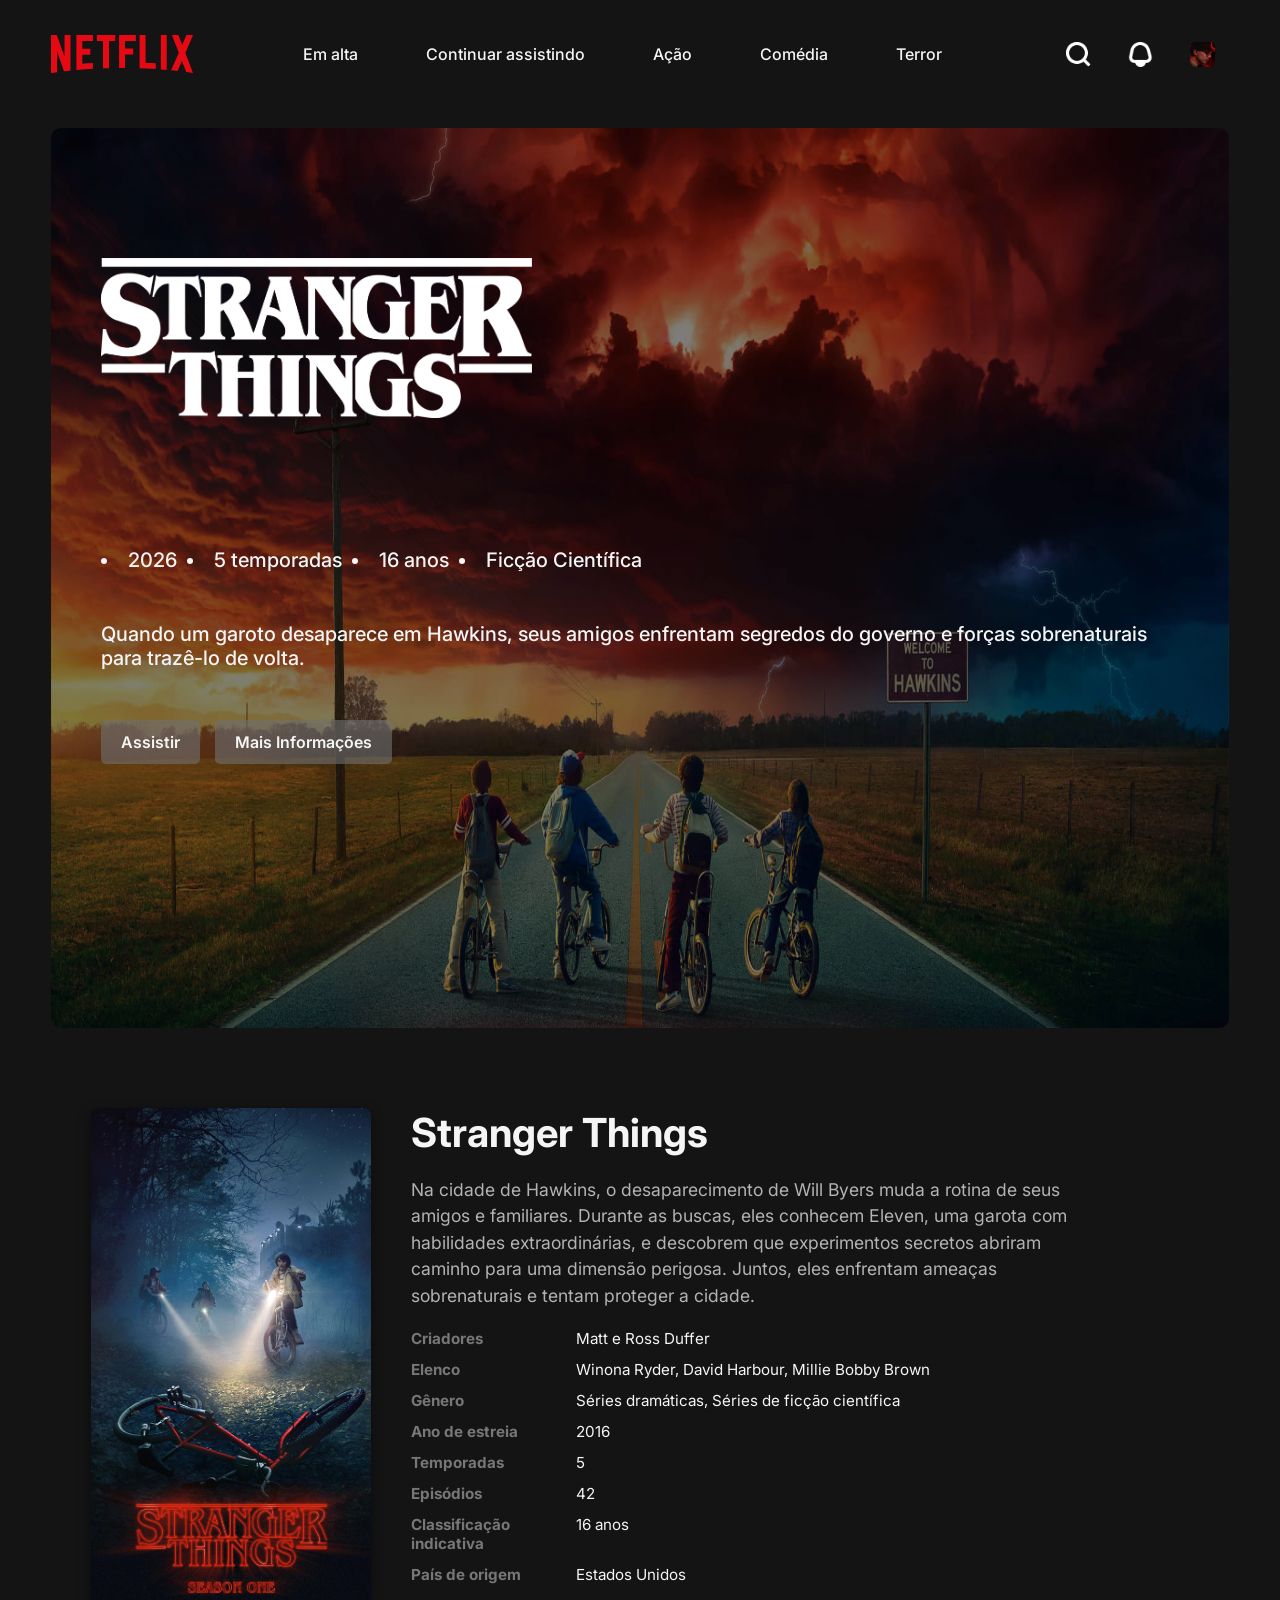
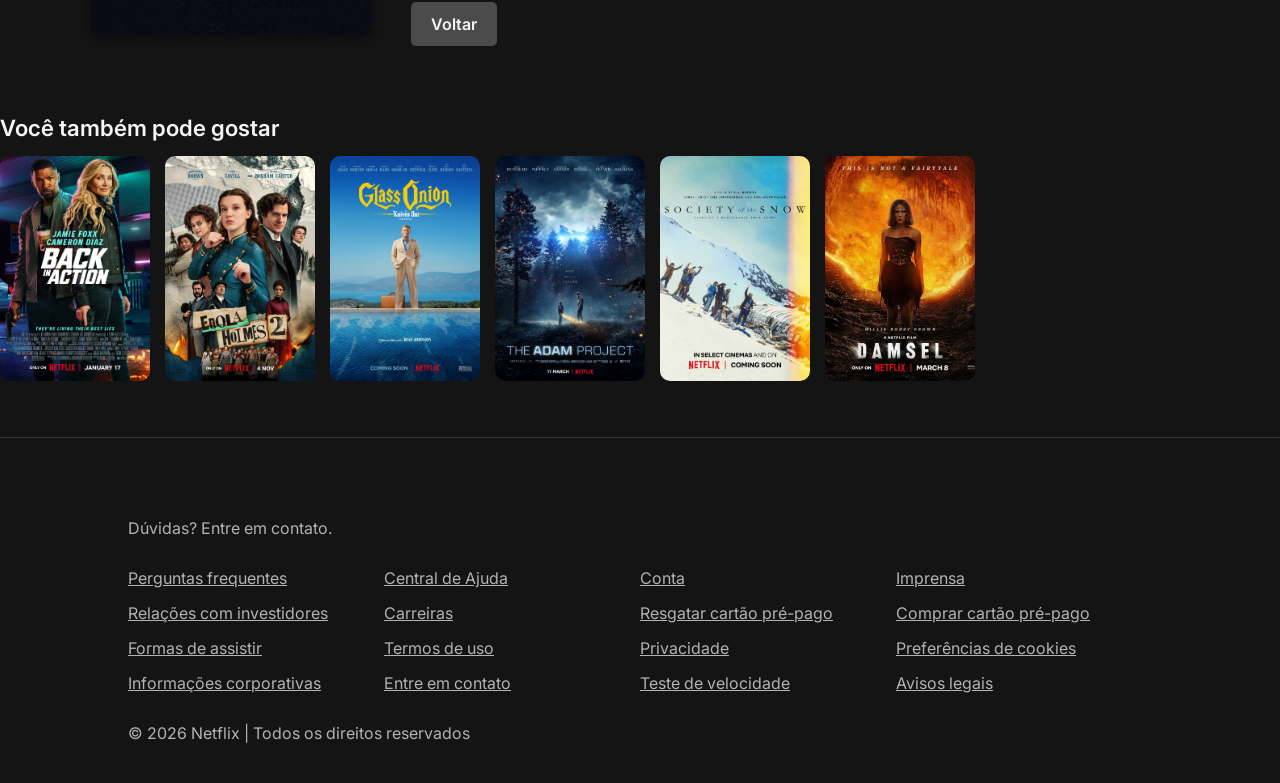
==== commit ab94d3df: "feat: responsividade nas páginas home, details e watch" ====
--- a/pages/details.html
+++ b/pages/details.html
@@ -4,6 +4,7 @@
         <meta charset="UTF-8" />
         <meta name="viewport" content="width=device-width, initial-scale=1.0" />
         <link rel="stylesheet" href="../css/elements.css" />
+        <link rel="stylesheet" href="../css/watch.css" />
         <link rel="stylesheet" href="../css/details.css" />
         <link rel="preconnect" href="https://fonts.googleapis.com" />
         <link rel="preconnect" href="https://fonts.gstatic.com" crossorigin="" />
@@ -96,15 +97,15 @@
                         Stranger Things
                     </h2>
                     <p class="detalhes__descricao">
-                        Quando um garoto desaparece em Hawkins, seus amigos enfrentam segredos do governo e forças sobrenaturais para trazê-lo de volta.
+                        Na cidade de Hawkins, o desaparecimento de Will Byers muda a rotina de seus amigos e familiares. Durante as buscas, eles conhecem Eleven, uma garota com habilidades extraordinárias, e descobrem que experimentos secretos abriram caminho para uma dimensão perigosa. Juntos, eles enfrentam ameaças sobrenaturais e tentam proteger a cidade.
                     </p>
                     <dl class="detalhes__lista">
                         <div class="detalhes__item">
                             <dt>
-                                Diretor
-                            </dt>
-                            <dd>
-                                Irmãos Duffer
+                                Criadores
+                            </dt>
+                            <dd>
+                                Matt e Ross Duffer
                             </dd>
                         </div>
                         <div class="detalhes__item">
@@ -125,7 +126,7 @@
                         </div>
                         <div class="detalhes__item">
                             <dt>
-                                Ano
+                                Ano de estreia
                             </dt>
                             <dd>
                                 2016
@@ -133,10 +134,34 @@
                         </div>
                         <div class="detalhes__item">
                             <dt>
-                                Duração
-                            </dt>
-                            <dd>
-                                5 temporadas
+                                Temporadas
+                            </dt>
+                            <dd>
+                                5
+                            </dd>
+                        </div>
+                        <div class="detalhes__item">
+                            <dt>
+                                Episódios
+                            </dt>
+                            <dd>
+                                42
+                            </dd>
+                        </div>
+                        <div class="detalhes__item">
+                            <dt>
+                                Classificação indicativa
+                            </dt>
+                            <dd>
+                                16 anos
+                            </dd>
+                        </div>
+                        <div class="detalhes__item">
+                            <dt>
+                                País de origem
+                            </dt>
+                            <dd>
+                                Estados Unidos
                             </dd>
                         </div>
                     </dl>
@@ -147,32 +172,145 @@
                     </div>
                 </div>
             </section>
-            <section class="sugestoes">
-                <h2 class="sugestoes__titulo">
+            <section class="mais-conteudos">
+                <h2 class="mais-conteudos__titulo">
                     Você também pode gostar
                 </h2>
                 <ul class="lista-filmes">
                     <li class="lista-filmes__filme">
-                        <img src="../assets/images/poster-vertical/duna.jpeg" alt="Duna" />
-                    </li>
-                    <li class="lista-filmes__filme">
-                        <img src="../assets/images/poster-vertical/nas-profundezas.jpg" alt="Nas profundezas" />
-                    </li>
-                    <li class="lista-filmes__filme">
-                        <img src="../assets/images/poster-vertical/noiva-cadaver.webp" alt="Noiva cadaver" />
-                    </li>
-                    <li class="lista-filmes__filme">
-                        <img src="../assets/images/poster-vertical/o-protetor.jpg" alt="O protetor" />
-                    </li>
-                    <li class="lista-filmes__filme">
-                        <img src="../assets/images/poster-vertical/sobrevivencia.jpeg" alt="Sobrevivencia" />
-                    </li>
-                    <li class="lista-filmes__filme">
-                        <img src="../assets/images/poster-vertical/thrash.jpg" alt="Thrash" />
+                        <a id="card-sugestao-1" class="lista-filmes__link" href="#modal-sugestao-1" aria-label="Abrir detalhes de De Volta à Ação">
+                            <img src="../assets/images/poster-vertical/back-in-action.jpg" alt="De Volta à Ação" />
+                        </a>
+                    </li>
+                    <li class="lista-filmes__filme">
+                        <a id="card-sugestao-2" class="lista-filmes__link" href="#modal-sugestao-2" aria-label="Abrir detalhes de Enola Holmes 2">
+                            <img src="../assets/images/poster-vertical/enola-holmes-2.jpg" alt="Enola Holmes 2" />
+                        </a>
+                    </li>
+                    <li class="lista-filmes__filme">
+                        <a id="card-sugestao-3" class="lista-filmes__link" href="#modal-sugestao-3" aria-label="Abrir detalhes de Glass Onion">
+                            <img src="../assets/images/poster-vertical/glass-onion.jpg" alt="Glass Onion: Um Mistério Knives Out" />
+                        </a>
+                    </li>
+                    <li class="lista-filmes__filme">
+                        <a id="card-sugestao-4" class="lista-filmes__link" href="#modal-sugestao-4" aria-label="Abrir detalhes de O Projeto Adam">
+                            <img src="../assets/images/poster-vertical/the-adam-project.jpg" alt="O Projeto Adam" />
+                        </a>
+                    </li>
+                    <li class="lista-filmes__filme">
+                        <a id="card-sugestao-5" class="lista-filmes__link" href="#modal-sugestao-5" aria-label="Abrir detalhes de A Sociedade da Neve">
+                            <img src="../assets/images/poster-vertical/society-of-the-snow.jpeg" alt="A Sociedade da Neve" />
+                        </a>
+                    </li>
+                    <li class="lista-filmes__filme">
+                        <a id="card-sugestao-6" class="lista-filmes__link" href="#modal-sugestao-6" aria-label="Abrir detalhes de Donzela">
+                            <img src="../assets/images/poster-vertical/damsel.jpg" alt="Donzela" />
+                        </a>
                     </li>
                 </ul>
             </section>
         </main>
+        <div class="modal-destaque" id="modal-sugestao-1">
+            <div class="modal-destaque__conteudo" style="background-image: url('../assets/images/poster-vertical/back-in-action.jpg')">
+                <a class="modal-destaque__fechar" href="#card-sugestao-1" aria-label="Voltar ao filme">×</a>
+                <h2>De Volta à Ação</h2>
+                <ul class="hero-banner__info">
+                    <li>Ação</li>
+                    <li>Comédia</li>
+                    <li>Espionagem</li>
+                </ul>
+                <p class="hero-banner__descricao">Anos depois de deixarem a CIA para criar uma família, os ex-agentes Matt e Emily voltam ao mundo da espionagem quando suas identidades são reveladas.</p>
+                <div class="hero-banner__botoes">
+                    <button class="botao botao--vermelho" type="button">Assistir</button>
+                    <button class="botao botao--cinza" type="button">Mais detalhes</button>
+                </div>
+            </div>
+        </div>
+
+        <div class="modal-destaque" id="modal-sugestao-2">
+            <div class="modal-destaque__conteudo" style="background-image: url('../assets/images/poster-vertical/enola-holmes-2.jpg')">
+                <a class="modal-destaque__fechar" href="#card-sugestao-2" aria-label="Voltar ao filme">×</a>
+                <h2>Enola Holmes 2</h2>
+                <ul class="hero-banner__info">
+                    <li>Mistério</li>
+                    <li>Aventura</li>
+                    <li>Investigação</li>
+                </ul>
+                <p class="hero-banner__descricao">Agora uma detetive por conta própria, Enola aceita seu primeiro caso oficial: encontrar uma garota desaparecida. A investigação revela uma conspiração perigosa e exige a ajuda de Sherlock.</p>
+                <div class="hero-banner__botoes">
+                    <button class="botao botao--vermelho" type="button">Assistir</button>
+                    <button class="botao botao--cinza" type="button">Mais detalhes</button>
+                </div>
+            </div>
+        </div>
+
+        <div class="modal-destaque" id="modal-sugestao-3">
+            <div class="modal-destaque__conteudo" style="background-image: url('../assets/images/poster-vertical/glass-onion.jpg')">
+                <a class="modal-destaque__fechar" href="#card-sugestao-3" aria-label="Voltar ao filme">×</a>
+                <h2>Glass Onion: Um Mistério Knives Out</h2>
+                <ul class="hero-banner__info">
+                    <li>Comédia</li>
+                    <li>Mistério</li>
+                    <li>Investigação</li>
+                </ul>
+                <p class="hero-banner__descricao">O detetive Benoit Blanc viaja até uma ilha na Grécia para investigar um mistério envolvendo um bilionário da tecnologia e seu grupo de amigos.</p>
+                <div class="hero-banner__botoes">
+                    <button class="botao botao--vermelho" type="button">Assistir</button>
+                    <button class="botao botao--cinza" type="button">Mais detalhes</button>
+                </div>
+            </div>
+        </div>
+
+        <div class="modal-destaque" id="modal-sugestao-4">
+            <div class="modal-destaque__conteudo" style="background-image: url('../assets/images/poster-vertical/the-adam-project.jpg')">
+                <a class="modal-destaque__fechar" href="#card-sugestao-4" aria-label="Voltar ao filme">×</a>
+                <h2>O Projeto Adam</h2>
+                <ul class="hero-banner__info">
+                    <li>Ficção científica</li>
+                    <li>Aventura</li>
+                    <li>Viagem no tempo</li>
+                </ul>
+                <p class="hero-banner__descricao">Após viajar acidentalmente no tempo, o piloto Adam encontra sua versão de 12 anos. Juntos, eles partem em uma missão para salvar o futuro.</p>
+                <div class="hero-banner__botoes">
+                    <button class="botao botao--vermelho" type="button">Assistir</button>
+                    <button class="botao botao--cinza" type="button">Mais detalhes</button>
+                </div>
+            </div>
+        </div>
+
+        <div class="modal-destaque" id="modal-sugestao-5">
+            <div class="modal-destaque__conteudo" style="background-image: url('../assets/images/poster-vertical/society-of-the-snow.jpeg')">
+                <a class="modal-destaque__fechar" href="#card-sugestao-5" aria-label="Voltar ao filme">×</a>
+                <h2>A Sociedade da Neve</h2>
+                <ul class="hero-banner__info">
+                    <li>Drama</li>
+                    <li>Sobrevivência</li>
+                    <li>Baseado em fatos reais</li>
+                </ul>
+                <p class="hero-banner__descricao">Depois da queda de um avião nos Andes, os sobreviventes precisam se unir e enfrentar condições extremas para tentar voltar para casa.</p>
+                <div class="hero-banner__botoes">
+                    <button class="botao botao--vermelho" type="button">Assistir</button>
+                    <button class="botao botao--cinza" type="button">Mais detalhes</button>
+                </div>
+            </div>
+        </div>
+
+        <div class="modal-destaque" id="modal-sugestao-6">
+            <div class="modal-destaque__conteudo" style="background-image: url('../assets/images/poster-vertical/damsel.jpg')">
+                <a class="modal-destaque__fechar" href="#card-sugestao-6" aria-label="Voltar ao filme">×</a>
+                <h2>Donzela</h2>
+                <ul class="hero-banner__info">
+                    <li>Fantasia</li>
+                    <li>Aventura</li>
+                    <li>Sobrevivência</li>
+                </ul>
+                <p class="hero-banner__descricao">Uma jovem aceita se casar com um príncipe, mas descobre que foi escolhida como sacrifício para pagar uma antiga dívida. Para sobreviver ao dragão, ela precisa confiar na própria inteligência e coragem.</p>
+                <div class="hero-banner__botoes">
+                    <button class="botao botao--vermelho" type="button">Assistir</button>
+                    <button class="botao botao--cinza" type="button">Mais detalhes</button>
+                </div>
+            </div>
+        </div>
         <footer class="rodape">
             <p class="rodape__contato">
                 Dúvidas? Entre em contato.
--- a/css/elements.css
+++ b/css/elements.css
@@ -15,6 +15,11 @@
     font-family: "Inter", sans-serif;
     font-optical-sizing: auto;
     color: #F5F5F5;
+}
+
+main {
+    /*  Dimensões  */
+    margin-bottom: 32px;
 }
 
 a {
@@ -265,6 +270,11 @@
     transition: transform 0.5s ease, box-shadow 0.5s ease;
 }
 
+.lista-filmes__link {
+    /* Posicionamento */
+    display: block;
+}
+
 .lista-filmes__filme img {
     /*  Dimensões  */
     width: 100%;
--- a/css/watch.css
+++ b/css/watch.css
@@ -0,0 +1,427 @@
+body {
+    /*  Dimensões  */
+    min-height: 100vh;
+    /*  Textos  */
+    font-family: "Inter", sans-serif;
+    font-optical-sizing: auto;
+    color: #F5F5F5;
+    /*  Estilos  */
+    background-color: #141414;
+}
+
+/* ===== Main da página ===== */
+
+.conteudo-principal {
+    /*  Dimensões  */
+    width: 92%;
+    margin: 0 auto;
+    margin-bottom: 32px;
+    padding-bottom: 40px;
+
+    /*  Posicionamento  */
+    display: flex;
+    flex-direction: column;
+    gap: 30px;
+}
+
+
+/* ==========================================
+   6.1 PLAYER E 6.2 CONTROLES VISUAIS
+   ========================================== */
+
+.player-container {
+    /*  Dimensões  */
+    width: 100%;
+
+    /*  Posicionamento  */
+    display: flex;
+    flex-direction: column;
+    gap: 15px;
+}
+
+.player {
+    /*  Dimensões  */
+    width: 100%;
+    height: 85vh;
+
+    /*  Posicionamento  */
+    position: relative;
+    display: flex;
+    justify-content: center;
+    align-items: center;
+
+    /*  Estilos  */
+    background-color: #000000;
+    border-radius: 8px;
+    overflow: hidden;
+}
+
+.player__iframe {
+    /*  Dimensões  */
+    width: 100%;
+    height: 100%;
+
+    /*  Estilos  */
+    border: none;
+}
+
+.player__play-central {
+    /*  Dimensões  */
+    width: 80px;
+    height: 80px;
+
+    /*  Posicionamento  */
+    position: absolute;
+    display: flex;
+    justify-content: center;
+    align-items: center;
+
+    /*  Textos  */
+    font-size: 2rem;
+    color: #F5F5F5;
+
+    /*  Estilos  */
+    background-color: rgba(0, 0, 0, 0.6);
+    border: 2px solid #F5F5F5;
+    border-radius: 50%;
+    cursor: pointer;
+    transition: transform 0.2s ease, background-color 0.3s ease;
+}
+
+.player__play-central:hover {
+    /*  Estilos  */
+    background-color: #E50914;
+    border-color: #E50914;
+    transform: scale(1.1);
+}
+
+.controles {
+    /*  Dimensões  */
+    width: 100%;
+    padding: 10px 15px;
+
+    /*  Posicionamento  */
+    display: flex;
+    flex-direction: row;
+    align-items: center;
+    gap: 20px;
+
+    /*  Estilos  */
+    background-color: #222222;
+    border-radius: 6px;
+}
+
+.controles__botao {
+    /*  Textos  */
+    font-size: 1.2rem;
+    color: #F5F5F5;
+
+    /*  Estilos  */
+    background: transparent;
+    border: none;
+    cursor: pointer;
+    transition: color 0.2s ease;
+}
+
+.controles__botao:hover {
+    /*  Estilos  */
+    /*   Textos   */
+    color: #E50914;
+}
+
+.controles__barra-progresso {
+    /*  Dimensões  */
+    /*   Posicionamento   */
+    flex: 1;
+    height: 8px;
+
+    /*  Estilos  */
+    background-color: #555555;
+    border-radius: 4px;
+    overflow: hidden;
+    cursor: pointer;
+}
+
+.controles__progresso-preenchido {
+    /*  Dimensões  */
+    width: 40%;
+    height: 100%;
+
+    /*  Estilos  */
+    background-color: #E50914;
+    border-radius: 4px;
+}
+
+.controles__opcoes {
+    /*  Posicionamento  */
+    display: flex;
+    flex-direction: row;
+    align-items: center;
+    gap: 15px;
+}
+
+/* ==========================================
+   6.3 INFORMAÇÕES DO FILME
+   ========================================== */
+
+.informacoes {
+    /*  Posicionamento  */
+    display: flex;
+    flex-direction: column;
+    gap: 12px;
+
+    /*  Dimensões  */
+    margin-top: 10px;
+}
+
+.informacoes__titulo {
+    /*  Textos  */
+    font-size: 2.2rem;
+    font-weight: 700;
+    color: #F5F5F5;
+}
+
+.informacoes__descricao {
+    /*  Dimensões  */
+    max-width: 800px;
+
+    /*  Textos  */
+    font-size: 1.05rem;
+    line-height: 1.5;
+    color: #B3B3B3;
+}
+
+.informacoes__metadados {
+    /*  Posicionamento  */
+    display: flex;
+    flex-direction: row;
+    align-items: center;
+    gap: 10px;
+
+    /*  Textos  */
+    font-size: 0.95rem;
+    font-weight: 600;
+    color: #808080;
+    /*   Estilos   */
+    list-style: none;
+}
+
+/* ==========================================
+   6.4 MAIS CONTEÚDOS PARA ASSISTIR
+   ========================================== */
+
+.mais-conteudos {
+    /*  Dimensões  */
+    margin-top: 20px;
+
+    /*  Posicionamento  */
+    display: flex;
+    flex-direction: column;
+    gap: 15px;
+}
+
+.mais-conteudos__titulo {
+    /*  Textos  */
+    font-size: 1.4rem;
+    font-weight: 600;
+    color: #F5F5F5;
+}
+
+.mais-conteudos .lista-filmes {
+    /* Posicionamento */
+    overflow-x: auto;
+}
+
+.mais-conteudos .lista-filmes__filme {
+    /* Dimensões */
+    flex: 0 0 150px;
+}
+
+/* ===== Modal dos filmes sugeridos ===== */
+.modal-destaque {
+    /* Posicionamento */
+    position: fixed;
+    inset: 0;
+    z-index: 1000;
+    display: none;
+    justify-content: center;
+    align-items: center;
+
+    /* Dimensões */
+    padding: 20px;
+
+    /* Estilos */
+    background-color: rgb(0 0 0 / 75%);
+}
+
+.modal-destaque:target {
+    /* Posicionamento */
+    display: flex;
+}
+
+.modal-destaque__conteudo {
+    /* Dimensões */
+    width: 90%;
+    max-width: 640px;
+    aspect-ratio: 16 / 9;
+    padding: 32px;
+    gap: 16px;
+
+    /* Posicionamento */
+    position: relative;
+    display: flex;
+    flex-direction: column;
+    justify-content: center;
+
+    /* Estilos */
+    overflow: hidden;
+    background-color: #141414;
+    background-size: auto 100%;
+    background-position: right center;
+    background-repeat: no-repeat;
+    border-radius: 10px;
+}
+
+.modal-destaque__conteudo::before {
+    /* Conteúdo */
+    content: "";
+
+    /* Posicionamento */
+    position: absolute;
+    inset: 0;
+
+    /* Estilos */
+    background: linear-gradient(90deg, #141414 28%, rgb(20 20 20 / 85%) 58%, transparent);
+}
+
+.modal-destaque__conteudo > * {
+    /* Posicionamento */
+    position: relative;
+    z-index: 1;
+}
+
+.modal-destaque__conteudo h2 {
+    /* Textos */
+    max-width: 55%;
+    font-size: 2rem;
+}
+
+.modal-destaque .hero-banner__info {
+    /* Dimensões */
+    max-width: 55%;
+
+    /* Posicionamento */
+    display: flex;
+    flex-direction: row;
+    flex-wrap: wrap;
+    gap: 10px;
+
+    /* Textos */
+    font-size: 0.95rem;
+
+    /* Estilos */
+    list-style: none;
+}
+
+.modal-destaque .hero-banner__botoes {
+    /* Posicionamento */
+    display: flex;
+    flex-direction: row;
+    gap: 15px;
+}
+
+.modal-destaque .hero-banner__descricao {
+    /* Dimensões */
+    max-width: 55%;
+
+    /* Textos */
+    font-size: 0.95rem;
+    line-height: 1.4;
+}
+
+.modal-destaque__fechar {
+    /* Posicionamento */
+    position: absolute;
+    top: 10px;
+    right: 14px;
+    z-index: 2;
+
+    /* Textos */
+    color: #fff;
+    font-size: 2rem;
+}
+
+.modal-destaque__conteudo .hero-banner__botoes button {
+    /* Estilos */
+    border-radius: 5px;
+}
+
+body:has(.modal-destaque:target) {
+    /* Posicionamento */
+    overflow: hidden;
+}
+
+
+/* ===== Mobile ===== */
+@media (max-width: 450px) { /* Média de largura para a maioria dos smartphones */
+
+    .mais-conteudos .lista-filmes__filme {
+        /* Dimensões */
+        flex: 0 0 110px;
+    }
+
+    .modal-destaque {
+        /* Dimensões */
+        padding: 12px;
+    }
+
+    .modal-destaque__conteudo {
+        /* Dimensões */
+        width: 100%;
+        max-height: 90vh;
+        padding: 32vh 18px 20px;
+        gap: 16px;
+
+        /* Posicionamento */
+        justify-content: flex-start;
+        overflow-y: auto;
+
+        /* Estilos */
+        aspect-ratio: auto;
+        background-size: auto 30vh;
+        background-position: top center;
+    }
+
+    .modal-destaque__conteudo::before {
+        /* Estilos */
+        background: linear-gradient(180deg, transparent 0%, rgb(20 20 20 / 25%) 30%, #141414 48%);
+    }
+
+    .modal-destaque__conteudo h2,
+    .modal-destaque .hero-banner__info,
+    .modal-destaque .hero-banner__descricao {
+        /* Dimensões */
+        max-width: 100%;
+    }
+
+    .modal-destaque .hero-banner__botoes {
+        /* Posicionamento */
+        flex-wrap: wrap;
+    }
+
+    .player {
+        /*  Dimensões  */
+        height: auto;
+        aspect-ratio: 16 / 9;
+    }
+
+    .informacoes__titulo {
+        /*  Textos  */
+        font-size: 1.75rem;
+    }
+
+    .informacoes__descricao {
+        /*  Textos  */
+        font-size: 1rem;
+    }
+}
--- a/css/details.css
+++ b/css/details.css
@@ -143,6 +143,9 @@
 }
 
 .detalhes__descricao {
+    /* Dimensões */
+    max-width: 700px;
+
     /*  Textos  */
     font-size: 1.1rem;
     line-height: 1.5;
@@ -166,11 +169,13 @@
 }
 
 .detalhes__item dt {
+    /* Dimensões */
+    width: 150px;
+    flex-shrink: 0;
+
     /*  Textos  */
     font-weight: bold;
     color: #777;
-    /*   Dimensões   */
-    min-width: 90px;
 }
 
 .detalhes__item dd {
@@ -204,7 +209,167 @@
     font-size: 1.5rem;
     font-weight: 600;
 }
+/* ===== Modal dos filmes sugeridos ===== */
+.modal-destaque {
+    /* Posicionamento */
+    position: fixed;
+    inset: 0;
+    z-index: 1000;
+    display: none;
+    justify-content: center;
+    align-items: center;
+
+    /* Dimensões */
+    padding: 20px;
+
+    /* Estilos */
+    background-color: rgb(0 0 0 / 75%);
+}
+
+.modal-destaque:target {
+    /* Posicionamento */
+    display: flex;
+}
+
+.modal-destaque__conteudo {
+    /* Dimensões */
+    width: 90%;
+    max-width: 640px;
+    aspect-ratio: 16 / 9;
+    padding: 32px;
+    gap: 16px;
+
+    /* Posicionamento */
+    position: relative;
+    display: flex;
+    flex-direction: column;
+    justify-content: center;
+
+    /* Estilos */
+    overflow: hidden;
+    background-color: #141414;
+    background-size: auto 100%;
+    background-position: right center;
+    background-repeat: no-repeat;
+    border-radius: 10px;
+}
+
+.modal-destaque__conteudo::before {
+    /* Conteúdo */
+    content: "";
+
+    /* Posicionamento */
+    position: absolute;
+    inset: 0;
+
+    /* Estilos */
+    background: linear-gradient(90deg, #141414 28%, rgb(20 20 20 / 85%) 58%, transparent);
+}
+
+.modal-destaque__conteudo > * {
+    /* Posicionamento */
+    position: relative;
+    z-index: 1;
+}
+
+.modal-destaque__conteudo h2 {
+    /* Textos */
+    max-width: 55%;
+    font-size: 2rem;
+}
+
+.modal-destaque .hero-banner__info {
+    /* Dimensões */
+    max-width: 55%;
+
+    /* Posicionamento */
+    flex-wrap: wrap;
+
+    /* Textos */
+    font-size: 0.95rem;
+
+    /* Estilos */
+    list-style: none;
+}
+
+.modal-destaque .hero-banner__descricao {
+    /* Dimensões */
+    max-width: 55%;
+
+    /* Textos */
+    font-size: 0.95rem;
+    line-height: 1.4;
+}
+
+.modal-destaque__fechar {
+    /* Posicionamento */
+    position: absolute;
+    top: 10px;
+    right: 14px;
+    z-index: 2;
+
+    /* Textos */
+    color: #fff;
+    font-size: 2rem;
+}
+
+.modal-destaque__conteudo .hero-banner__botoes button {
+    /* Estilos */
+    border-radius: 5px;
+}
+
+body:has(.modal-destaque:target) {
+    /* Posicionamento */
+    overflow: hidden;
+}
+
 @media (max-width: 450px) { /* Média de largura para a maioria dos smartphones */
+    .modal-destaque {
+        /* Dimensões */
+        padding: 12px;
+    }
+
+    .modal-destaque__conteudo {
+        /* Dimensões */
+        width: 100%;
+        max-height: 90vh;
+        padding: 32vh 18px 20px;
+        gap: 16px;
+
+        /* Posicionamento */
+        justify-content: flex-start;
+        overflow-y: auto;
+
+        /* Estilos */
+        aspect-ratio: auto;
+        background-size: auto 30vh;
+        background-position: top center;
+    }
+
+    .modal-destaque__conteudo::before {
+        /* Estilos */
+        background: linear-gradient(180deg, transparent 0%, rgb(20 20 20 / 25%) 30%, #141414 48%);
+    }
+
+    .modal-destaque__conteudo h2,
+    .modal-destaque .hero-banner__info,
+    .modal-destaque .hero-banner__descricao {
+        /* Dimensões */
+        max-width: 100%;
+    }
+
+    .modal-destaque .hero-banner__descricao {
+        /* Posicionamento */
+        display: block;
+
+        /* Textos */
+        font-size: 1rem;
+    }
+
+    .modal-destaque .hero-banner__botoes {
+        /* Posicionamento */
+        flex-wrap: wrap;
+    }
 
     body {
         /*  Estilos  */
@@ -218,13 +383,17 @@
         height: auto;
         padding: 25px;
 
-        /*  Posicionamento  */
-        justify-content: flex-end;
+        /*   Posicionamento   */
+        justify-content: space-between;
         align-items: center;
-        row-gap: 20px;
-
-        /*  Estilos  */
+
+        /*   Estilos   */
         background-size: cover;
+    }
+
+    .hero-banner__titulo {
+        /* Dimensões */
+        width: 70%;
     }
 
     .hero-banner__info {
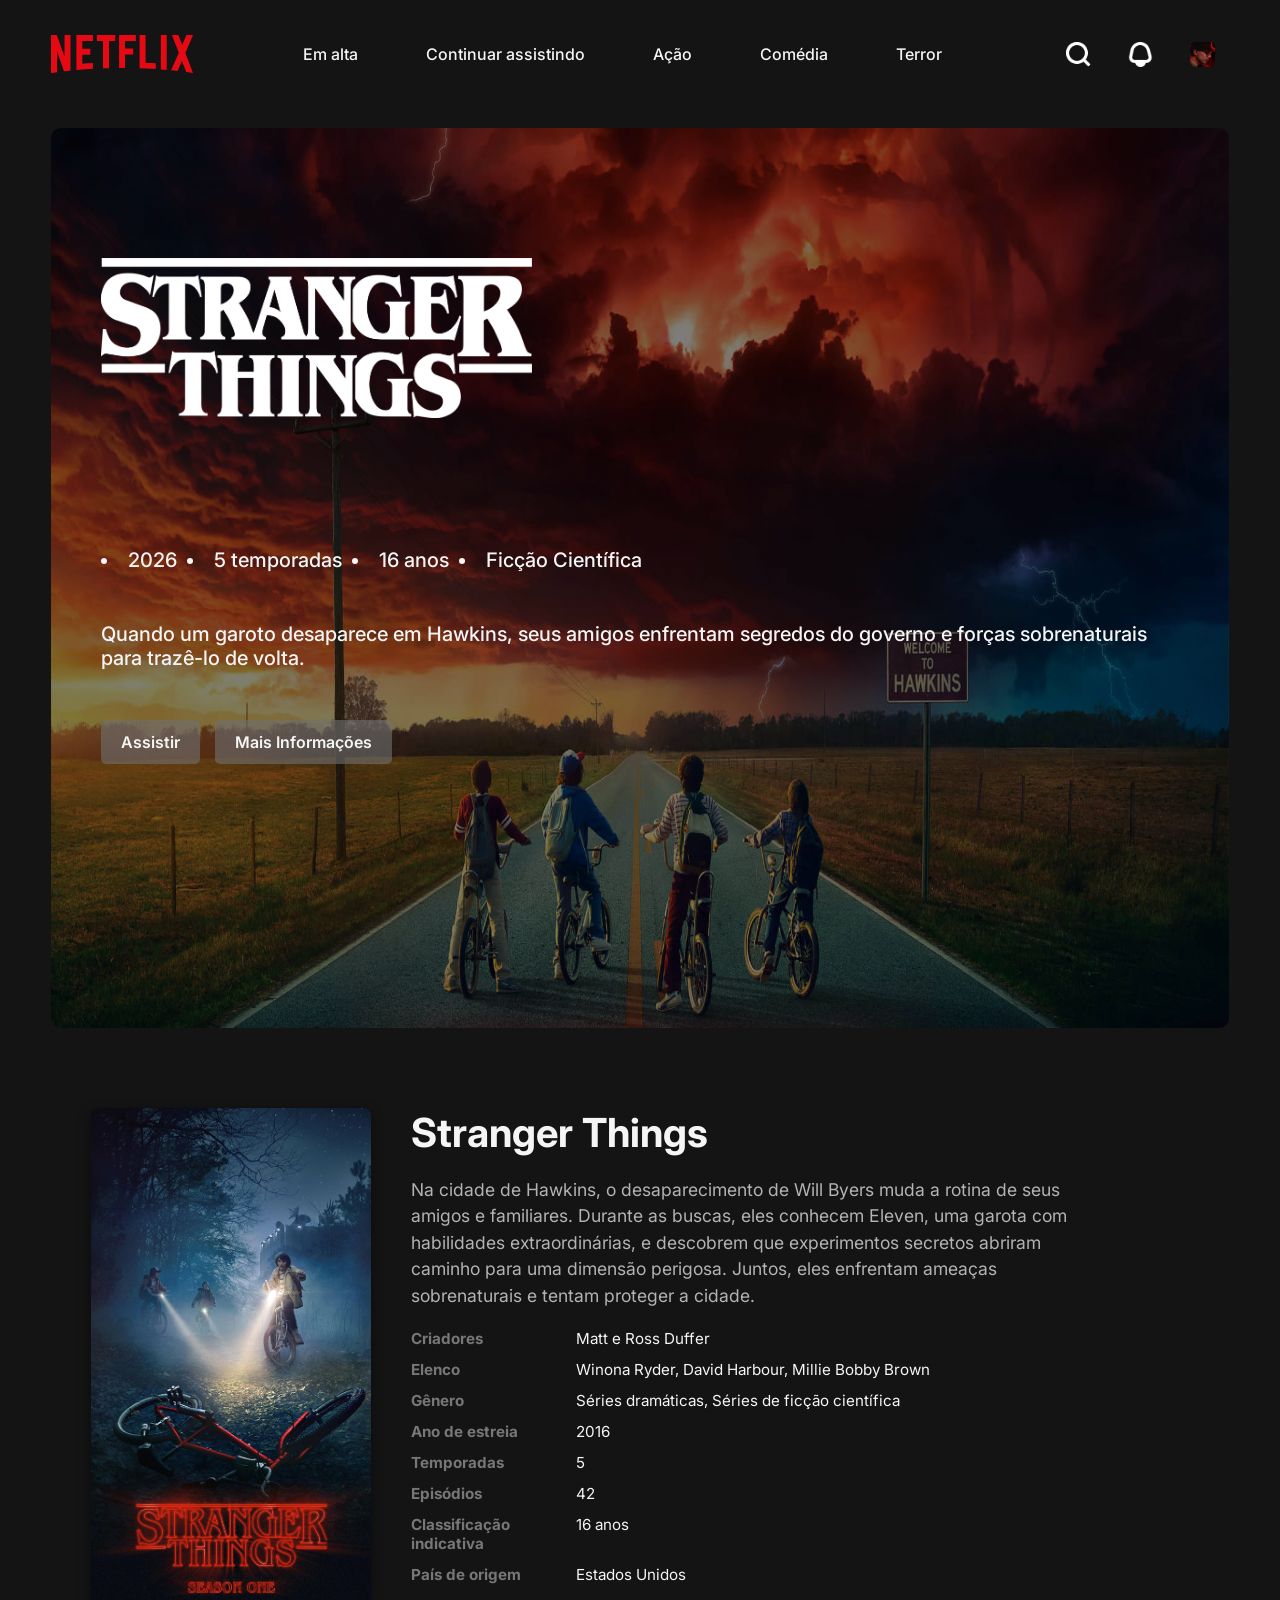
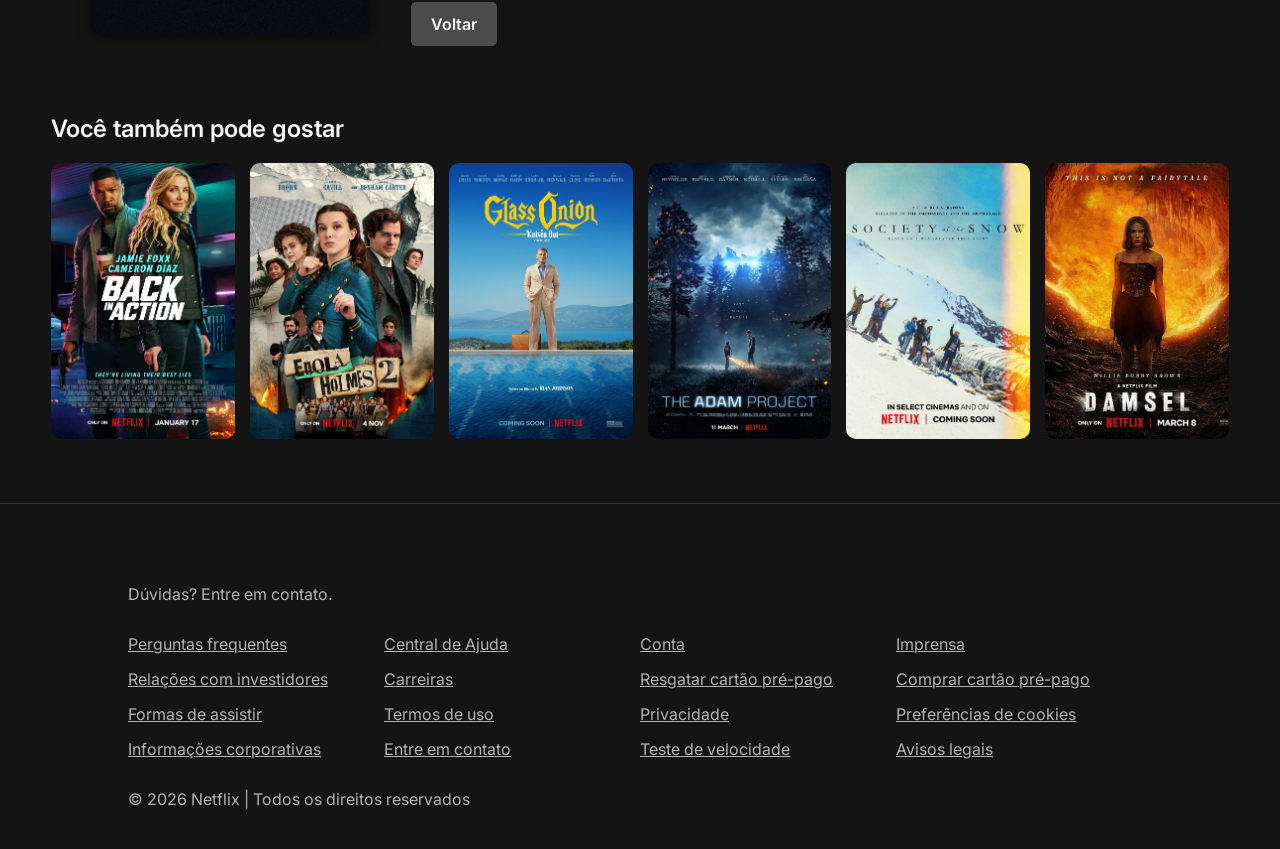
==== commit c446248d: "feat: coreeção de bugs" ====
--- a/pages/details.html
+++ b/pages/details.html
@@ -4,7 +4,6 @@
         <meta charset="UTF-8" />
         <meta name="viewport" content="width=device-width, initial-scale=1.0" />
         <link rel="stylesheet" href="../css/elements.css" />
-        <link rel="stylesheet" href="../css/watch.css" />
         <link rel="stylesheet" href="../css/details.css" />
         <link rel="preconnect" href="https://fonts.googleapis.com" />
         <link rel="preconnect" href="https://fonts.gstatic.com" crossorigin="" />
@@ -172,8 +171,8 @@
                     </div>
                 </div>
             </section>
-            <section class="mais-conteudos">
-                <h2 class="mais-conteudos__titulo">
+            <section class="sugestoes">
+                <h2 class="sugestoes__titulo">
                     Você também pode gostar
                 </h2>
                 <ul class="lista-filmes">
@@ -214,7 +213,7 @@
             <div class="modal-destaque__conteudo" style="background-image: url('../assets/images/poster-vertical/back-in-action.jpg')">
                 <a class="modal-destaque__fechar" href="#card-sugestao-1" aria-label="Voltar ao filme">×</a>
                 <h2>De Volta à Ação</h2>
-                <ul class="hero-banner__info">
+                <ul class="hero-banner__info" style="list-style: inside;">
                     <li>Ação</li>
                     <li>Comédia</li>
                     <li>Espionagem</li>
@@ -231,7 +230,7 @@
             <div class="modal-destaque__conteudo" style="background-image: url('../assets/images/poster-vertical/enola-holmes-2.jpg')">
                 <a class="modal-destaque__fechar" href="#card-sugestao-2" aria-label="Voltar ao filme">×</a>
                 <h2>Enola Holmes 2</h2>
-                <ul class="hero-banner__info">
+                <ul class="hero-banner__info" style="list-style: inside;">
                     <li>Mistério</li>
                     <li>Aventura</li>
                     <li>Investigação</li>
@@ -248,7 +247,7 @@
             <div class="modal-destaque__conteudo" style="background-image: url('../assets/images/poster-vertical/glass-onion.jpg')">
                 <a class="modal-destaque__fechar" href="#card-sugestao-3" aria-label="Voltar ao filme">×</a>
                 <h2>Glass Onion: Um Mistério Knives Out</h2>
-                <ul class="hero-banner__info">
+                <ul class="hero-banner__info" style="list-style: inside;">
                     <li>Comédia</li>
                     <li>Mistério</li>
                     <li>Investigação</li>
@@ -265,7 +264,7 @@
             <div class="modal-destaque__conteudo" style="background-image: url('../assets/images/poster-vertical/the-adam-project.jpg')">
                 <a class="modal-destaque__fechar" href="#card-sugestao-4" aria-label="Voltar ao filme">×</a>
                 <h2>O Projeto Adam</h2>
-                <ul class="hero-banner__info">
+                <ul class="hero-banner__info" style="list-style: inside;">
                     <li>Ficção científica</li>
                     <li>Aventura</li>
                     <li>Viagem no tempo</li>
@@ -282,7 +281,7 @@
             <div class="modal-destaque__conteudo" style="background-image: url('../assets/images/poster-vertical/society-of-the-snow.jpeg')">
                 <a class="modal-destaque__fechar" href="#card-sugestao-5" aria-label="Voltar ao filme">×</a>
                 <h2>A Sociedade da Neve</h2>
-                <ul class="hero-banner__info">
+                <ul class="hero-banner__info" style="list-style: inside;">
                     <li>Drama</li>
                     <li>Sobrevivência</li>
                     <li>Baseado em fatos reais</li>
@@ -299,7 +298,7 @@
             <div class="modal-destaque__conteudo" style="background-image: url('../assets/images/poster-vertical/damsel.jpg')">
                 <a class="modal-destaque__fechar" href="#card-sugestao-6" aria-label="Voltar ao filme">×</a>
                 <h2>Donzela</h2>
-                <ul class="hero-banner__info">
+                <ul class="hero-banner__info" style="list-style: inside;">
                     <li>Fantasia</li>
                     <li>Aventura</li>
                     <li>Sobrevivência</li>
--- a/css/elements.css
+++ b/css/elements.css
@@ -1,6 +1,7 @@
 html {
     /*   Estilos   */
-    scroll-behavior: smooth; /* Rolagem suave */
+    scroll-behavior: smooth;
+    /* Rolagem suave */
 }
 
 * {
@@ -8,13 +9,6 @@
     margin: 0;
     padding: 0;
     box-sizing: border-box;
-}
-
-body {
-    /*  Textos  */
-    font-family: "Inter", sans-serif;
-    font-optical-sizing: auto;
-    color: #F5F5F5;
 }
 
 main {
@@ -176,12 +170,14 @@
     font-weight: 500;
 }
 
-.cabecalho .menu-de-navegacao li:hover, .cabecalho .menu-de-navegacao li:focus-within {
+.cabecalho .menu-de-navegacao li:hover,
+.cabecalho .menu-de-navegacao li:focus-within {
     /*  Estilos  */
     background-color: #F5F5F5;
 }
 
-.cabecalho .menu-de-navegacao li:hover a, .cabecalho .menu-de-navegacao li:focus-within a {
+.cabecalho .menu-de-navegacao li:hover a,
+.cabecalho .menu-de-navegacao li:focus-within a {
     /*  Textos  */
     color: #E50914;
 }
@@ -260,6 +256,7 @@
     gap: 15px;
     /*  Estilos  */
     list-style: none;
+    overflow-y: hidden;
 }
 
 .lista-filmes__filme {
@@ -284,11 +281,6 @@
     border-radius: 10px;
 }
 
-.lista-filmes__filme:hover {
-    /*  Estilos  */
-    transform: scale(1.1);
-    box-shadow: 0 10px 20px rgba(0, 0, 0, 0.5);
-}
 
 .lista-cards {
     /*  Dimensões  */
@@ -342,7 +334,8 @@
     border-top: 1px solid #333;
 }
 
-.rodape__contato, .rodape__copyright {
+.rodape__contato,
+.rodape__copyright {
     /*  Textos  */
     font-size: 1rem;
     color: #B3B3B3;
@@ -374,13 +367,18 @@
     transition: color 0.5s ease;
 }
 
-.rodape__links a:hover, .rodape__links a:focus-visible {
+.rodape__links a:hover,
+.rodape__links a:focus-visible {
     /*  Textos  */
     color: #F5F5F5;
 }
 
 @media (max-width: 450px) {
-    
+
+    .logo-netflix {
+        padding: 0;
+    }
+
     .rodape {
         /*  Dimensões  */
         padding: 40px 5%;
@@ -458,4 +456,9 @@
         /*  Posicionamento  */
         flex: 0 0 110px;
     }
-}
+
+    .lista-filmes__filme:hover {
+        /*  Estilos  */
+        transform: none;
+    }
+}
--- a/css/details.css
+++ b/css/details.css
@@ -401,8 +401,8 @@
         width: 100%;
 
         /*  Posicionamento  */
-        flex-wrap: wrap;
-        justify-content: center;
+        display: flex;
+        justify-content: start;
         gap: 6px 10px;
 
         /*  Textos  */
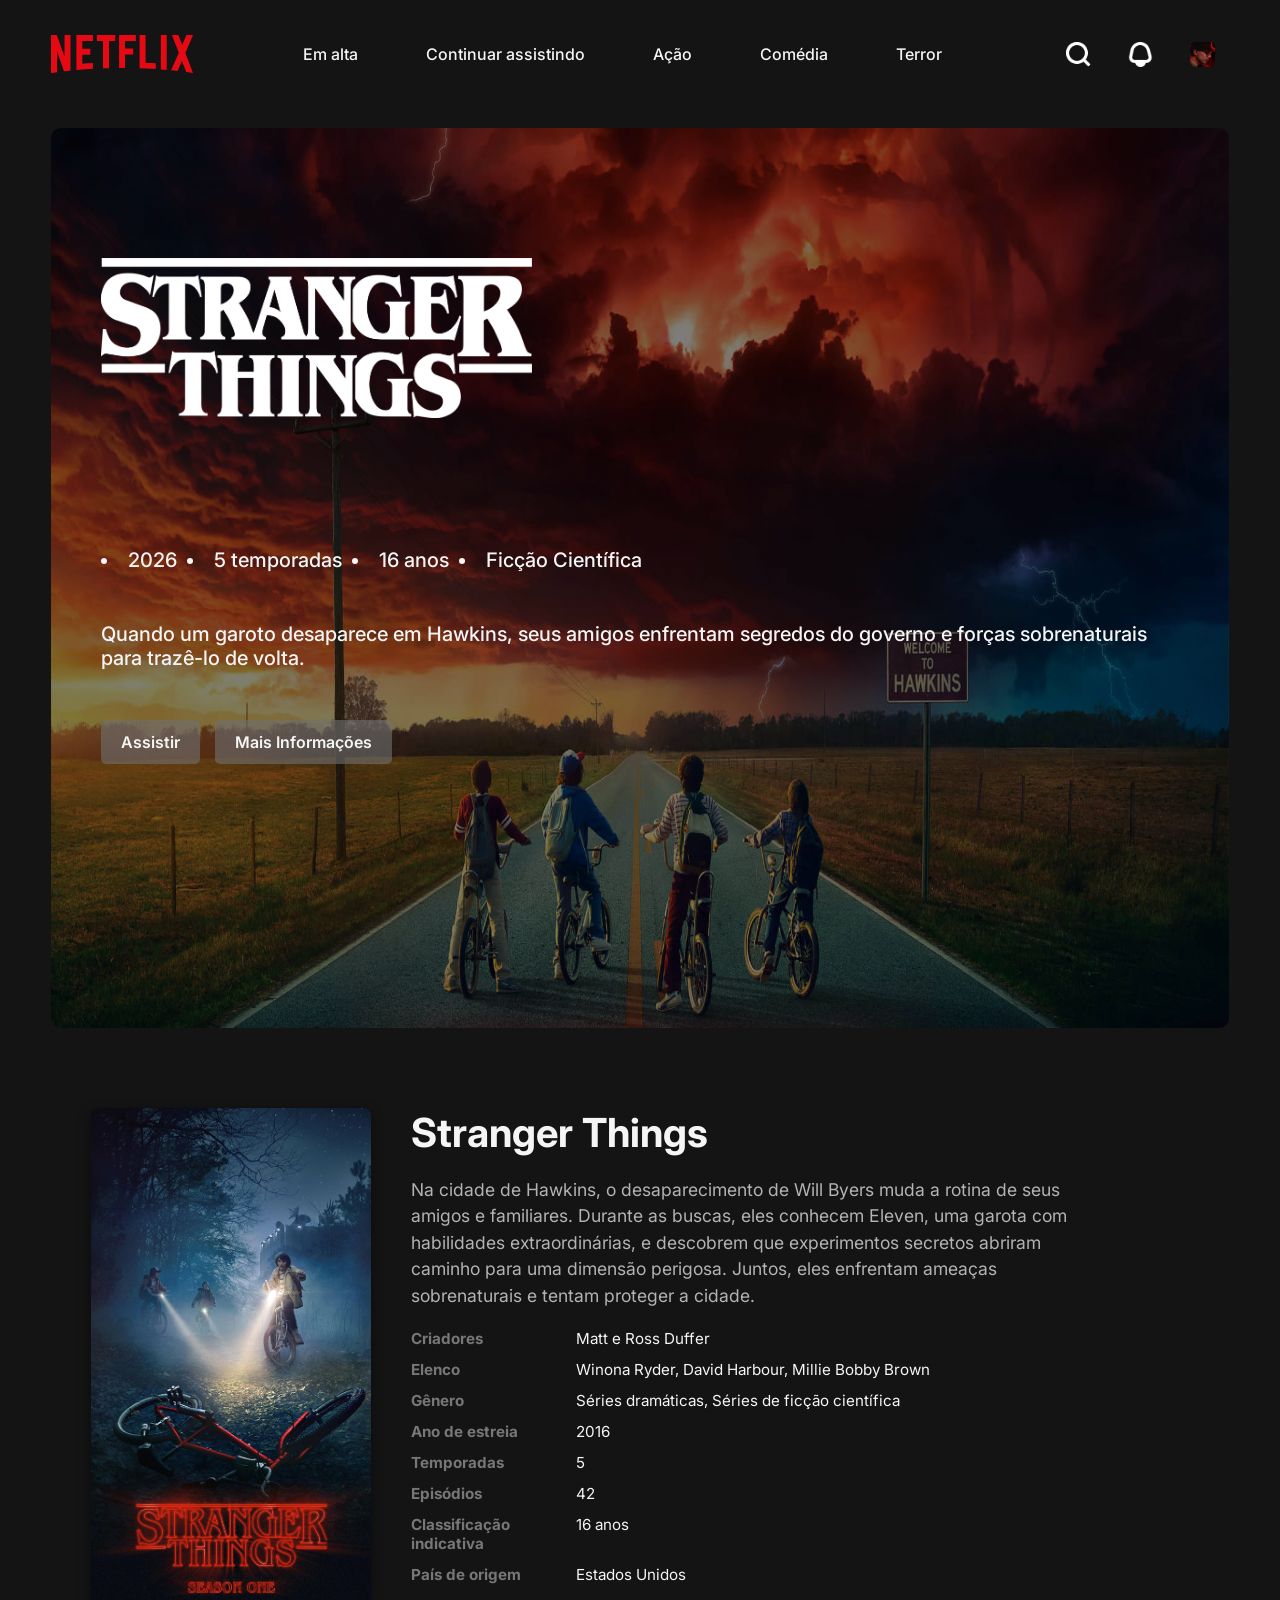
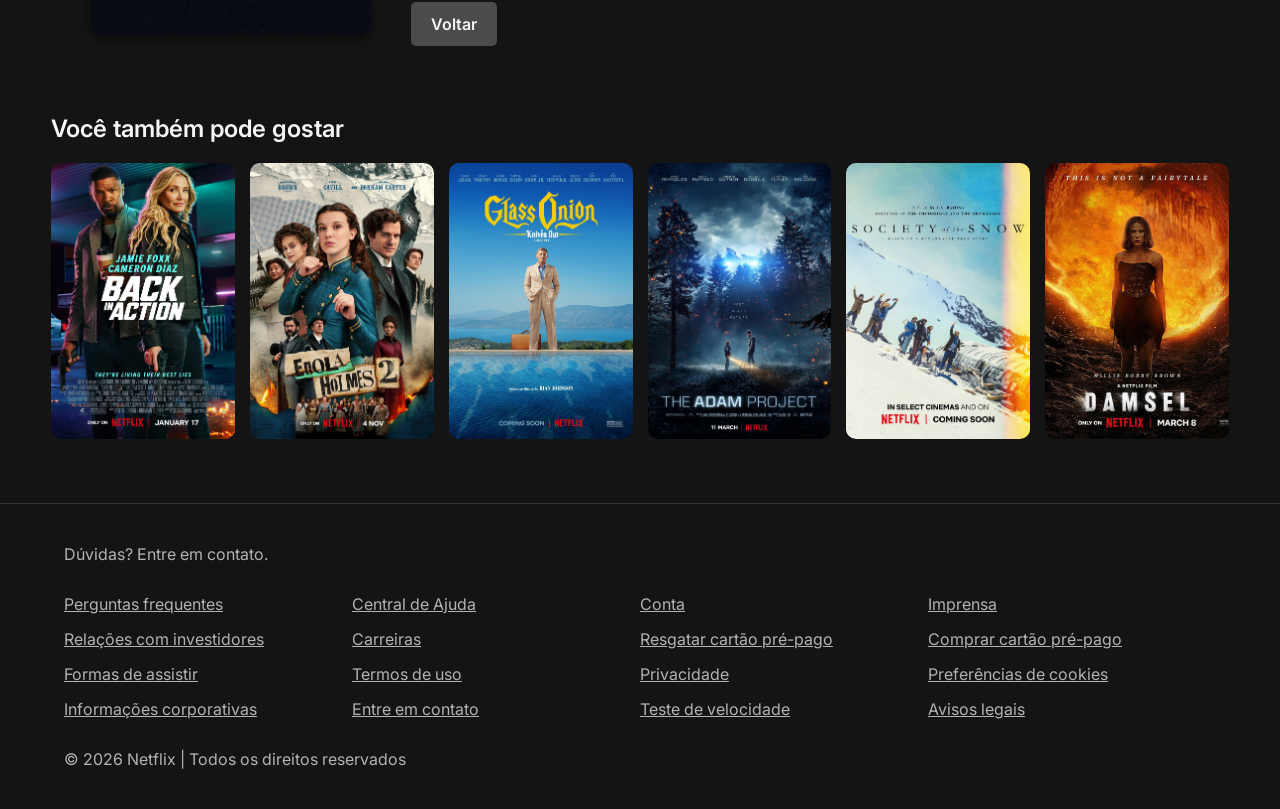
==== commit ccbf50a6: "feat: modal details e watch" ====
--- a/pages/details.html
+++ b/pages/details.html
@@ -3,7 +3,6 @@
     <head>
         <meta charset="UTF-8" />
         <meta name="viewport" content="width=device-width, initial-scale=1.0" />
-        <link rel="stylesheet" href="../css/elements.css" />
         <link rel="stylesheet" href="../css/details.css" />
         <link rel="preconnect" href="https://fonts.googleapis.com" />
         <link rel="preconnect" href="https://fonts.gstatic.com" crossorigin="" />
@@ -171,145 +170,141 @@
                     </div>
                 </div>
             </section>
-            <section class="sugestoes">
+            <section id="sugestoes" class="sugestoes">
                 <h2 class="sugestoes__titulo">
                     Você também pode gostar
                 </h2>
                 <ul class="lista-filmes">
                     <li class="lista-filmes__filme">
-                        <a id="card-sugestao-1" class="lista-filmes__link" href="#modal-sugestao-1" aria-label="Abrir detalhes de De Volta à Ação">
+                        <a class="lista-filmes__link" href="#modal-sugestao-1" aria-label="Abrir detalhes de De Volta à Ação">
                             <img src="../assets/images/poster-vertical/back-in-action.jpg" alt="De Volta à Ação" />
                         </a>
                     </li>
                     <li class="lista-filmes__filme">
-                        <a id="card-sugestao-2" class="lista-filmes__link" href="#modal-sugestao-2" aria-label="Abrir detalhes de Enola Holmes 2">
+                        <a class="lista-filmes__link" href="#modal-sugestao-2" aria-label="Abrir detalhes de Enola Holmes 2">
                             <img src="../assets/images/poster-vertical/enola-holmes-2.jpg" alt="Enola Holmes 2" />
                         </a>
                     </li>
                     <li class="lista-filmes__filme">
-                        <a id="card-sugestao-3" class="lista-filmes__link" href="#modal-sugestao-3" aria-label="Abrir detalhes de Glass Onion">
+                        <a class="lista-filmes__link" href="#modal-sugestao-3" aria-label="Abrir detalhes de Glass Onion">
                             <img src="../assets/images/poster-vertical/glass-onion.jpg" alt="Glass Onion: Um Mistério Knives Out" />
                         </a>
                     </li>
                     <li class="lista-filmes__filme">
-                        <a id="card-sugestao-4" class="lista-filmes__link" href="#modal-sugestao-4" aria-label="Abrir detalhes de O Projeto Adam">
+                        <a class="lista-filmes__link" href="#modal-sugestao-4" aria-label="Abrir detalhes de O Projeto Adam">
                             <img src="../assets/images/poster-vertical/the-adam-project.jpg" alt="O Projeto Adam" />
                         </a>
                     </li>
                     <li class="lista-filmes__filme">
-                        <a id="card-sugestao-5" class="lista-filmes__link" href="#modal-sugestao-5" aria-label="Abrir detalhes de A Sociedade da Neve">
+                        <a class="lista-filmes__link" href="#modal-sugestao-5" aria-label="Abrir detalhes de A Sociedade da Neve">
                             <img src="../assets/images/poster-vertical/society-of-the-snow.jpeg" alt="A Sociedade da Neve" />
                         </a>
                     </li>
                     <li class="lista-filmes__filme">
-                        <a id="card-sugestao-6" class="lista-filmes__link" href="#modal-sugestao-6" aria-label="Abrir detalhes de Donzela">
+                        <a class="lista-filmes__link" href="#modal-sugestao-6" aria-label="Abrir detalhes de Donzela">
                             <img src="../assets/images/poster-vertical/damsel.jpg" alt="Donzela" />
                         </a>
                     </li>
                 </ul>
             </section>
         </main>
+
         <div class="modal-destaque" id="modal-sugestao-1">
-            <div class="modal-destaque__conteudo" style="background-image: url('../assets/images/poster-vertical/back-in-action.jpg')">
-                <a class="modal-destaque__fechar" href="#card-sugestao-1" aria-label="Voltar ao filme">×</a>
-                <h2>De Volta à Ação</h2>
-                <ul class="hero-banner__info" style="list-style: inside;">
+            <div class="modal-destaque__conteudo" style="background-image:linear-gradient(rgba(0, 0, 0, 0.75), rgba(0, 0, 0, 0.75)), url('../assets/images/poster-vertical/back-in-action.jpg')">
+                <h2 class="hero-banner__titulo">De Volta à Ação</h2>
+                <ul class="hero-banner__info">
                     <li>Ação</li>
                     <li>Comédia</li>
                     <li>Espionagem</li>
                 </ul>
                 <p class="hero-banner__descricao">Anos depois de deixarem a CIA para criar uma família, os ex-agentes Matt e Emily voltam ao mundo da espionagem quando suas identidades são reveladas.</p>
                 <div class="hero-banner__botoes">
-                    <button class="botao botao--vermelho" type="button">Assistir</button>
-                    <button class="botao botao--cinza" type="button">Mais detalhes</button>
+                    <a class="botao botao--vermelho" href="#">Assistir</a>
+                    <a class="botao botao--cinza" href="#sugestoes">Voltar</a>
                 </div>
             </div>
         </div>
 
         <div class="modal-destaque" id="modal-sugestao-2">
-            <div class="modal-destaque__conteudo" style="background-image: url('../assets/images/poster-vertical/enola-holmes-2.jpg')">
-                <a class="modal-destaque__fechar" href="#card-sugestao-2" aria-label="Voltar ao filme">×</a>
-                <h2>Enola Holmes 2</h2>
-                <ul class="hero-banner__info" style="list-style: inside;">
+            <div class="modal-destaque__conteudo" style="background-image:linear-gradient(rgba(0, 0, 0, 0.75), rgba(0, 0, 0, 0.75)), url('../assets/images/poster-vertical/enola-holmes-2.jpg')">
+                <h2 class="hero-banner__titulo">Enola Holmes 2</h2>
+                <ul class="hero-banner__info">
                     <li>Mistério</li>
                     <li>Aventura</li>
                     <li>Investigação</li>
                 </ul>
                 <p class="hero-banner__descricao">Agora uma detetive por conta própria, Enola aceita seu primeiro caso oficial: encontrar uma garota desaparecida. A investigação revela uma conspiração perigosa e exige a ajuda de Sherlock.</p>
                 <div class="hero-banner__botoes">
-                    <button class="botao botao--vermelho" type="button">Assistir</button>
-                    <button class="botao botao--cinza" type="button">Mais detalhes</button>
+                    <a class="botao botao--vermelho" href="#">Assistir</a>
+                    <a class="botao botao--cinza" href="#sugestoes">Voltar</a>
                 </div>
             </div>
         </div>
 
         <div class="modal-destaque" id="modal-sugestao-3">
-            <div class="modal-destaque__conteudo" style="background-image: url('../assets/images/poster-vertical/glass-onion.jpg')">
-                <a class="modal-destaque__fechar" href="#card-sugestao-3" aria-label="Voltar ao filme">×</a>
-                <h2>Glass Onion: Um Mistério Knives Out</h2>
-                <ul class="hero-banner__info" style="list-style: inside;">
+            <div class="modal-destaque__conteudo" style="background-image:linear-gradient(rgba(0, 0, 0, 0.75), rgba(0, 0, 0, 0.75)), url('../assets/images/poster-vertical/glass-onion.jpg')">
+                <h2 class="hero-banner__titulo">Glass Onion: Um Mistério Knives Out</h2>
+                <ul class="hero-banner__info">
                     <li>Comédia</li>
                     <li>Mistério</li>
                     <li>Investigação</li>
                 </ul>
                 <p class="hero-banner__descricao">O detetive Benoit Blanc viaja até uma ilha na Grécia para investigar um mistério envolvendo um bilionário da tecnologia e seu grupo de amigos.</p>
                 <div class="hero-banner__botoes">
-                    <button class="botao botao--vermelho" type="button">Assistir</button>
-                    <button class="botao botao--cinza" type="button">Mais detalhes</button>
+                    <a class="botao botao--vermelho" href="#">Assistir</a>
+                    <a class="botao botao--cinza" href="#sugestoes">Voltar</a>
                 </div>
             </div>
         </div>
 
         <div class="modal-destaque" id="modal-sugestao-4">
-            <div class="modal-destaque__conteudo" style="background-image: url('../assets/images/poster-vertical/the-adam-project.jpg')">
-                <a class="modal-destaque__fechar" href="#card-sugestao-4" aria-label="Voltar ao filme">×</a>
-                <h2>O Projeto Adam</h2>
-                <ul class="hero-banner__info" style="list-style: inside;">
+            <div class="modal-destaque__conteudo" style="background-image:linear-gradient(rgba(0, 0, 0, 0.75), rgba(0, 0, 0, 0.75)), url('../assets/images/poster-vertical/the-adam-project.jpg')">
+                <h2 class="hero-banner__titulo">O Projeto Adam</h2>
+                <ul class="hero-banner__info">
                     <li>Ficção científica</li>
                     <li>Aventura</li>
                     <li>Viagem no tempo</li>
                 </ul>
                 <p class="hero-banner__descricao">Após viajar acidentalmente no tempo, o piloto Adam encontra sua versão de 12 anos. Juntos, eles partem em uma missão para salvar o futuro.</p>
                 <div class="hero-banner__botoes">
-                    <button class="botao botao--vermelho" type="button">Assistir</button>
-                    <button class="botao botao--cinza" type="button">Mais detalhes</button>
+                    <a class="botao botao--vermelho" href="#">Assistir</a>
+                    <a class="botao botao--cinza" href="#sugestoes">Voltar</a>
                 </div>
             </div>
         </div>
 
         <div class="modal-destaque" id="modal-sugestao-5">
-            <div class="modal-destaque__conteudo" style="background-image: url('../assets/images/poster-vertical/society-of-the-snow.jpeg')">
-                <a class="modal-destaque__fechar" href="#card-sugestao-5" aria-label="Voltar ao filme">×</a>
-                <h2>A Sociedade da Neve</h2>
-                <ul class="hero-banner__info" style="list-style: inside;">
+            <div class="modal-destaque__conteudo" style="background-image:linear-gradient(rgba(0, 0, 0, 0.75), rgba(0, 0, 0, 0.75)), url('../assets/images/poster-vertical/society-of-the-snow.jpeg')">
+                <h2 class="hero-banner__titulo">A Sociedade da Neve</h2>
+                <ul class="hero-banner__info">
                     <li>Drama</li>
                     <li>Sobrevivência</li>
                     <li>Baseado em fatos reais</li>
                 </ul>
                 <p class="hero-banner__descricao">Depois da queda de um avião nos Andes, os sobreviventes precisam se unir e enfrentar condições extremas para tentar voltar para casa.</p>
                 <div class="hero-banner__botoes">
-                    <button class="botao botao--vermelho" type="button">Assistir</button>
-                    <button class="botao botao--cinza" type="button">Mais detalhes</button>
+                    <a class="botao botao--vermelho" href="#">Assistir</a>
+                    <a class="botao botao--cinza" href="#sugestoes">Voltar</a>
                 </div>
             </div>
         </div>
 
         <div class="modal-destaque" id="modal-sugestao-6">
-            <div class="modal-destaque__conteudo" style="background-image: url('../assets/images/poster-vertical/damsel.jpg')">
-                <a class="modal-destaque__fechar" href="#card-sugestao-6" aria-label="Voltar ao filme">×</a>
-                <h2>Donzela</h2>
-                <ul class="hero-banner__info" style="list-style: inside;">
+            <div class="modal-destaque__conteudo" style="background-image:linear-gradient(rgba(0, 0, 0, 0.75), rgba(0, 0, 0, 0.75)), url('../assets/images/poster-vertical/damsel.jpg')">
+                <h2 class="hero-banner__titulo">Donzela</h2>
+                <ul class="hero-banner__info">
                     <li>Fantasia</li>
                     <li>Aventura</li>
                     <li>Sobrevivência</li>
                 </ul>
                 <p class="hero-banner__descricao">Uma jovem aceita se casar com um príncipe, mas descobre que foi escolhida como sacrifício para pagar uma antiga dívida. Para sobreviver ao dragão, ela precisa confiar na própria inteligência e coragem.</p>
                 <div class="hero-banner__botoes">
-                    <button class="botao botao--vermelho" type="button">Assistir</button>
-                    <button class="botao botao--cinza" type="button">Mais detalhes</button>
-                </div>
-            </div>
-        </div>
+                    <a class="botao botao--vermelho" href="#">Assistir</a>
+                    <a class="botao botao--cinza" href="#sugestoes">Voltar</a>
+                </div>
+            </div>
+        </div>
+
         <footer class="rodape">
             <p class="rodape__contato">
                 Dúvidas? Entre em contato.
@@ -403,4 +398,4 @@
             </p>
         </footer>
     </body>
-</html>
+</html>
--- a/css/details.css
+++ b/css/details.css
@@ -1,3 +1,17 @@
+/* ===== 1. Reset e Base ===== */
+
+html {
+    /*   Estilos   */
+    scroll-behavior: smooth; /* Rolagem suave */
+}
+
+* {
+    /*  Dimensões  */
+    margin: 0;
+    padding: 0;
+    box-sizing: border-box;
+}
+
 body {
     /*  Dimensões  */
     min-height: 100vh;
@@ -12,18 +26,159 @@
     background-repeat: no-repeat;
 }
 
+a {
+    /*  Textos  */
+    color: #F5F5F5;
+    text-decoration: none;
+}
+
+/* ===== 2. Tipografia ===== */
+
+.fonte-inter {
+    /*  Textos  */
+    font-family: "Inter", sans-serif;
+    font-optical-sizing: auto;
+    font-style: normal;
+}
+
+/* ===== 3. Header ===== */
+
+.cabecalho {
+    /*  Dimensões  */
+    width: 100%;
+    min-height: 90px;
+    height: 12vh;
+    padding: 15px 4%;
+    /*  Posicionamento  */
+    display: flex;
+    flex-direction: row;
+    justify-content: space-between;
+    align-items: center;
+}
+
+.cabecalho .logo-netflix {
+    /*  Dimensões  */
+    width: 12%;
+    height: 100%;
+    padding: 0;
+    /*  Posicionamento  */
+    display: flex;
+    justify-content: center;
+    align-items: center;
+}
+
+.cabecalho .logo-netflix img {
+    /*  Dimensões  */
+    width: 100%;
+    height: 100%;
+    /*  Estilos  */
+    object-fit: contain;
+}
+
+.cabecalho .menu-de-navegacao {
+    /*  Dimensões  */
+    width: 60%;
+    height: 100%;
+}
+
+.cabecalho .menu-de-navegacao ul {
+    /*  Dimensões  */
+    width: 100%;
+    height: 100%;
+    /*  Posicionamento  */
+    display: flex;
+    flex-direction: row;
+    justify-content: space-around;
+    align-items: center;
+    /*  Estilos  */
+    list-style: none;
+}
+
+.cabecalho .menu-de-navegacao li {
+    /*  Dimensões  */
+    padding: 8px 10px;
+    /*  Estilos  */
+    border-radius: 5px;
+    transition: background-color 0.3s ease;
+}
+
+.cabecalho .menu-de-navegacao li:hover,
+.cabecalho .menu-de-navegacao li:focus-within {
+    /*  Estilos  */
+    background-color: #F5F5F5;
+}
+
+.cabecalho .menu-de-navegacao a {
+    /*  Textos  */
+    color: #F5F5F5;
+    font-weight: 500;
+}
+
+.cabecalho .menu-de-navegacao li:hover a,
+.cabecalho .menu-de-navegacao li:focus-within a {
+    /*  Textos  */
+    color: #E50914;
+}
+
+.cabecalho .menu-perfil {
+    /*  Dimensões  */
+    width: 15%;
+    height: 70%;
+    /*  Posicionamento  */
+    display: flex;
+    flex-direction: row;
+    justify-content: space-between;
+    align-items: center;
+    transition: background-color 0.3s ease;
+}
+
+.cabecalho .menu-perfil__botao {
+    /*  Dimensões  */
+    width: 30%;
+    height: 100%;
+    padding: 4px;
+    /*  Posicionamento  */
+    display: flex;
+    justify-content: center;
+    align-items: center;
+    /*  Estilos  */
+    background: transparent;
+    border: none;
+    cursor: pointer;
+}
+
+.cabecalho .menu-perfil__botao:hover {
+    /*  Estilos  */
+    background-color: #f5f5f56f;
+    border-radius: 5px;
+}
+
+.cabecalho .menu-perfil__botao img {
+    /*  Dimensões  */
+    width: 25px;
+    height: 25px;
+    /*  Estilos  */
+    object-fit: contain;
+    border-radius: 5px;
+}
+
+/* ===== 4. Hero Banner ===== */
+
+main {
+    /*  Dimensões  */
+    margin-bottom: 32px;
+}
+
 .hero-banner {
     /*  Dimensões  */
     width: 92%;
     height: 100vh;
     margin: 20px 4%;
     padding: 50px 50px;
-
     /*  Posicionamento  */
     display: flex;
     flex-direction: column;
     row-gap: 50px;
-
     /*  Estilos  */
     background-color: rgba(20, 20, 20, 1);
     background-image: linear-gradient(rgba(0, 0, 0, 0.5), rgba(0, 0, 0, 0.5)), url(../assets/images/poster-horizontal/stranger-things.jpg);
@@ -43,72 +198,87 @@
     /*  Dimensões  */
     width: 100%;
     height: 100%;
-    /*   Estilos   */
+    /*  Estilos  */
     object-fit: contain;
 }
 
 .hero-banner__info {
     /*  Dimensões  */
     width: 100%;
-
     /*  Posicionamento  */
     display: flex;
     flex-direction: row;
     gap: 10px;
-
     /*  Textos  */
     font-size: 1.25em;
     color: #F5F5F5;
     font-weight: 500;
-    /*   Estilos   */
+    /*  Estilos  */
     list-style: inside;
 }
 
 .hero-banner__descricao {
     /*  Textos  */
     font-size: 1.25em;
-    text-decoration: none;
     color: #F5F5F5;
     font-weight: 500;
 }
 
 .hero-banner__botoes {
-    /*   Posicionamento   */
+    /*  Posicionamento  */
     display: flex;
     flex-direction: row;
     gap: 15px;
 }
 
-.hero-banner button {
-    /*  Dimensões  */
-    padding: 10px;
-
-    /*  Estilos  */
-    background-color: #f5f5f565;
+.botao {
+    /*  Dimensões  */
+    padding: 12px 20px;
+    /*  Textos  */
+    font-family: inherit;
+    font-size: 1rem;
+    font-weight: 600;
+    text-align: center;
+    text-decoration: none;
+    color: #F5F5F5;
+    /*  Estilos  */
     border: none;
-    border-radius: 10px;
-}
-
-.hero-banner button:hover {
-    /*  Estilos  */
-    background-color: #f5f5f565;
-}
-
-/* ==========================================
-   5.2 DETALHES DO FILME
-   ========================================== */
+    border-radius: 5px;
+    cursor: pointer;
+    transition: background-color 0.5s ease;
+}
+
+.botao--vermelho {
+    /*  Estilos  */
+    background-color: #E50914;
+}
+
+.botao--vermelho:hover {
+    /*  Estilos  */
+    background-color: #B80710;
+}
+
+.botao--cinza {
+    /*  Estilos  */
+    background-color: rgba(113, 113, 113, 0.6);
+}
+
+.botao--cinza:hover {
+    /*  Estilos  */
+    background-color: rgba(198, 197, 197, 0.6);
+}
+
+/* ===== 5. Detalhes ===== */
 
 .detalhes {
     /*  Dimensões  */
     width: 92%;
     margin: 40px auto;
     padding: 40px;
-
     /*  Posicionamento  */
     display: flex;
     flex-direction: row;
     gap: 40px;
-
     /*  Estilos  */
     background-color: rgba(20, 20, 20, 0.9);
     border-radius: 10px;
@@ -118,7 +288,6 @@
     /*  Dimensões  */
     width: 280px;
     height: auto;
-
     /*  Estilos  */
     border-radius: 8px;
     object-fit: cover;
@@ -128,7 +297,6 @@
 .detalhes__info {
     /*  Dimensões  */
     flex: 1;
-
     /*  Posicionamento  */
     display: flex;
     flex-direction: column;
@@ -143,13 +311,12 @@
 }
 
 .detalhes__descricao {
-    /* Dimensões */
+    /*  Dimensões  */
     max-width: 700px;
-
     /*  Textos  */
     font-size: 1.1rem;
     line-height: 1.5;
-    color: #b3b3b3;
+    color: #B3B3B3;
 }
 
 .detalhes__lista {
@@ -163,16 +330,14 @@
     /*  Posicionamento  */
     display: flex;
     gap: 15px;
-
     /*  Textos  */
     font-size: 0.95rem;
 }
 
 .detalhes__item dt {
-    /* Dimensões */
+    /*  Dimensões  */
     width: 150px;
     flex-shrink: 0;
-
     /*  Textos  */
     font-weight: bold;
     color: #777;
@@ -188,15 +353,12 @@
     margin-top: 10px;
 }
 
-/* ==========================================
-   5.4 CONTEÚDOS SEMELHANTES (SUGESTÕES)
-   ========================================== */
+/* ===== 6. Sugestões ===== */
 
 .sugestoes {
     /*  Dimensões  */
     width: 92%;
     margin: 40px auto;
-
     /*  Posicionamento  */
     display: flex;
     flex-direction: column;
@@ -205,171 +367,166 @@
 
 .sugestoes__titulo {
     /*  Textos  */
-    color: #F5F5F5;
     font-size: 1.5rem;
     font-weight: 600;
-}
-/* ===== Modal dos filmes sugeridos ===== */
+    color: #F5F5F5;
+}
+
+.lista-filmes {
+    /*  Dimensões  */
+    width: 100%;
+    margin-bottom: 20px;
+    /*  Posicionamento  */
+    display: flex;
+    flex-direction: row;
+    gap: 15px;
+    /*  Estilos  */
+    list-style: none;
+    overflow-y: hidden;
+    scrollbar-color: #E50914 #222;
+    scrollbar-width: thin;
+}
+
+.lista-filmes::-webkit-scrollbar {
+    /*  Dimensões  */
+    height: 6px;
+}
+
+.lista-filmes::-webkit-scrollbar-thumb {
+    /*  Estilos  */
+    background-color: #E50914;
+    border-radius: 3px;
+}
+
+.lista-filmes__filme {
+    /*  Posicionamento  */
+    flex: 1;
+    /*  Estilos  */
+    border-radius: 10px;
+    transition: transform 0.5s ease, box-shadow 0.5s ease;
+}
+
+.lista-filmes__link {
+    /*  Posicionamento  */
+    display: block;
+}
+
+.lista-filmes__filme img {
+    /*  Dimensões  */
+    width: 100%;
+    aspect-ratio: 2 / 3;
+    /*  Estilos  */
+    object-fit: cover;
+    border-radius: 10px;
+}
+
+/* ===== 7. Modal de Destaque ===== */
+
 .modal-destaque {
-    /* Posicionamento */
-    position: fixed;
-    inset: 0;
-    z-index: 1000;
-    display: none;
+    /* Dimensões */
+    inset: 0; /* O elemento ocupa o body inteiro */
+
+    /*  Posicionamento  */
+    position: fixed; /* O elemento vai ficar fixo na página, em relação ao body */
+    z-index: 100; /* O elemento vai se sobrepor aos outros */
+    display: none; /* O elemento fica oculto no fluxo normal da página */
+
+    /*  Estilos  */
+    background-color: rgb(0 0 0 / 90%);
+}
+
+.modal-destaque:target { /* Ao clicar no filme, o modal aparece */
+    /*  Posicionamento  */
+    display: flex;
     justify-content: center;
     align-items: center;
-
+}
+
+.modal-destaque__conteudo {
+    /*  Dimensões  */
+    height: 95%;
+    max-width: 640px;
+    aspect-ratio: 2 / 3;
+    padding: 20px 10px;
+    gap: 20px;
+    /*  Posicionamento  */
+    display: flex;
+    flex-direction: column;
+    justify-content: space-between;
+    align-items: start;
+    /*  Estilos  */
+    overflow: hidden;
+    background-size: cover;
+    border-radius: 10px;
+}
+
+.modal-destaque .hero-banner__titulo {
     /* Dimensões */
-    padding: 20px;
-
-    /* Estilos */
-    background-color: rgb(0 0 0 / 75%);
-}
-
-.modal-destaque:target {
-    /* Posicionamento */
-    display: flex;
-}
-
-.modal-destaque__conteudo {
-    /* Dimensões */
-    width: 90%;
-    max-width: 640px;
-    aspect-ratio: 16 / 9;
-    padding: 32px;
-    gap: 16px;
-
-    /* Posicionamento */
-    position: relative;
-    display: flex;
+    height: auto;
+}
+
+.modal-destaque__conteudo .hero-banner__info {
     flex-direction: column;
-    justify-content: center;
-
-    /* Estilos */
-    overflow: hidden;
+    justify-content: left;
+}
+
+/* ===== 8. Rodapé ===== */
+
+.rodape {
+    /*  Dimensões  */
+    width: 100%;
+    padding: 40px 5%;
+    /*  Posicionamento  */
+    display: flex;
+    flex-direction: column;
+    gap: 30px;
+    /*  Estilos  */
     background-color: #141414;
-    background-size: auto 100%;
-    background-position: right center;
-    background-repeat: no-repeat;
-    border-radius: 10px;
-}
-
-.modal-destaque__conteudo::before {
-    /* Conteúdo */
-    content: "";
-
-    /* Posicionamento */
-    position: absolute;
-    inset: 0;
-
-    /* Estilos */
-    background: linear-gradient(90deg, #141414 28%, rgb(20 20 20 / 85%) 58%, transparent);
-}
-
-.modal-destaque__conteudo > * {
-    /* Posicionamento */
-    position: relative;
-    z-index: 1;
-}
-
-.modal-destaque__conteudo h2 {
-    /* Textos */
-    max-width: 55%;
-    font-size: 2rem;
-}
-
-.modal-destaque .hero-banner__info {
-    /* Dimensões */
-    max-width: 55%;
-
-    /* Posicionamento */
+    border-top: 1px solid #333;
+}
+
+.rodape__contato,
+.rodape__copyright {
+    /*  Textos  */
+    font-size: 1rem;
+    color: #B3B3B3;
+}
+
+.rodape__links {
+    /*  Dimensões  */
+    width: 100%;
+    /*  Posicionamento  */
+    display: flex;
+    flex-direction: row;
     flex-wrap: wrap;
-
-    /* Textos */
-    font-size: 0.95rem;
-
-    /* Estilos */
+    row-gap: 15px;
+    /*  Estilos  */
     list-style: none;
 }
 
-.modal-destaque .hero-banner__descricao {
-    /* Dimensões */
-    max-width: 55%;
-
-    /* Textos */
-    font-size: 0.95rem;
-    line-height: 1.4;
-}
-
-.modal-destaque__fechar {
-    /* Posicionamento */
-    position: absolute;
-    top: 10px;
-    right: 14px;
-    z-index: 2;
-
-    /* Textos */
-    color: #fff;
-    font-size: 2rem;
-}
-
-.modal-destaque__conteudo .hero-banner__botoes button {
-    /* Estilos */
-    border-radius: 5px;
-}
-
-body:has(.modal-destaque:target) {
-    /* Posicionamento */
-    overflow: hidden;
-}
-
-@media (max-width: 450px) { /* Média de largura para a maioria dos smartphones */
-    .modal-destaque {
-        /* Dimensões */
-        padding: 12px;
-    }
-
-    .modal-destaque__conteudo {
-        /* Dimensões */
-        width: 100%;
-        max-height: 90vh;
-        padding: 32vh 18px 20px;
-        gap: 16px;
-
-        /* Posicionamento */
-        justify-content: flex-start;
-        overflow-y: auto;
-
-        /* Estilos */
-        aspect-ratio: auto;
-        background-size: auto 30vh;
-        background-position: top center;
-    }
-
-    .modal-destaque__conteudo::before {
-        /* Estilos */
-        background: linear-gradient(180deg, transparent 0%, rgb(20 20 20 / 25%) 30%, #141414 48%);
-    }
-
-    .modal-destaque__conteudo h2,
-    .modal-destaque .hero-banner__info,
-    .modal-destaque .hero-banner__descricao {
-        /* Dimensões */
-        max-width: 100%;
-    }
-
-    .modal-destaque .hero-banner__descricao {
-        /* Posicionamento */
-        display: block;
-
-        /* Textos */
-        font-size: 1rem;
-    }
-
-    .modal-destaque .hero-banner__botoes {
-        /* Posicionamento */
-        flex-wrap: wrap;
-    }
+.rodape__links li {
+    /*  Dimensões  */
+    width: 25%;
+}
+
+.rodape__links a {
+    /*  Textos  */
+    font-size: 1rem;
+    color: #B3B3B3;
+    text-decoration: underline;
+    /*  Estilos  */
+    transition: color 0.5s ease;
+}
+
+.rodape__links a:hover,
+.rodape__links a:focus-visible {
+    /*  Textos  */
+    color: #F5F5F5;
+}
+
+/* ===== 9. Responsividade — Mobile (max-width: 450px) ===== */
+
+@media (max-width: 450px) {
 
     body {
         /*  Estilos  */
@@ -377,41 +534,73 @@
         background-color: rgba(20, 20, 20, 1);
     }
 
+    .cabecalho {
+        height: auto;
+        flex-wrap: wrap;
+        gap: 10px;
+    }
+
+    .cabecalho .logo-netflix {
+        width: 25%;
+        height: 60px;
+    }
+
+    .cabecalho .menu-perfil {
+        width: auto;
+        height: 60px;
+        gap: 10px;
+    }
+
+    .cabecalho .menu-perfil__botao {
+        width: 50px;
+        height: 50px;
+        padding: 10px;
+    }
+
+    .cabecalho .menu-de-navegacao {
+        order: 3;
+        width: 100%;
+        height: auto;
+        overflow-x: auto;
+    }
+
+    .cabecalho .menu-de-navegacao ul {
+        width: max-content;
+        min-width: 100%;
+        height: auto;
+        justify-content: flex-start;
+        gap: 10px;
+    }
+
     .hero-banner {
         /*  Dimensões  */
         min-height: 45vh;
         height: auto;
         padding: 25px;
-
-        /*   Posicionamento   */
+        /*  Posicionamento  */
         justify-content: space-between;
         align-items: center;
-
-        /*   Estilos   */
+        /*  Estilos  */
         background-size: cover;
     }
 
     .hero-banner__titulo {
-        /* Dimensões */
+        /*  Dimensões  */
         width: 70%;
     }
 
     .hero-banner__info {
         /*  Dimensões  */
         width: 100%;
-
-        /*  Posicionamento  */
-        display: flex;
-        justify-content: start;
-        gap: 6px 10px;
-
+        /*  Posicionamento  */
+        flex-wrap: wrap;
+        justify-content: center;
         /*  Textos  */
         font-size: 1rem;
     }
 
-    .hero-banner__descricao {
-        /*  Dimensões  */
-        /*   Posicionamento   */
+    .hero-banner .hero-banner__descricao {
+        /* Posicionamento */
         display: none;
     }
 
@@ -419,12 +608,10 @@
         /*  Dimensões  */
         margin: 25px auto;
         padding: 20px;
-
         /*  Posicionamento  */
         flex-direction: column;
         align-items: center;
         gap: 20px;
-
         /*  Textos  */
         text-align: center;
     }
@@ -434,16 +621,14 @@
         width: 60%;
         max-width: 200px;
         height: auto;
-
     }
 
     .detalhes__info {
         /*  Dimensões  */
         width: 100%;
-        flex-grow: 0; /* Não permite que os filhos cresçam*/
-        flex-shrink: 1; /* Poderá diminuir o tamanho, para manter a proporção*/
-        flex-basis: auto; /* Mantém o tamanho padrão*/
-
+        flex-grow: 0;
+        flex-shrink: 1;
+        flex-basis: auto;
         /*  Posicionamento  */
         gap: 15px;
     }
@@ -462,10 +647,71 @@
         /*  Textos  */
         text-align: left;
     }
-}
-
-/*===== Tablet =====*/
+
+    .lista-filmes {
+        /*  Posicionamento  */
+        overflow-x: auto;
+    }
+
+    .lista-filmes__filme {
+        /*  Dimensões  */
+        flex: 0 0 150px;
+    }
+
+    .modal-destaque__conteudo {
+        /*  Dimensões  */
+        width: 90%;
+        height: auto;
+        padding: 10px;
+        /*  Posicionamento  */
+        display: flex;
+        flex-direction: column;
+        justify-content: space-around;
+        align-items: start;
+        /*  Estilos  */
+        overflow: hidden;
+        background-position: center;
+        background-size: 100% 100%;
+        border-radius: 10px;
+    }
+
+    .modal-destaque__conteudo .hero-banner__titulo {
+        height: auto;
+    }
+
+    .modal-destaque__conteudo .hero-banner__info {
+        flex-direction: column;
+        justify-content: left;
+    }
+
+    .modal-destaque__conteudo .hero-banner__botoes {
+        gap: 40px;
+    }
+
+    .rodape {
+        /*  Dimensões  */
+        padding: 40px 5%;
+        /*  Posicionamento  */
+        gap: 20px;
+    }
+
+    .rodape__links li {
+        /*  Dimensões  */
+        width: 50%;
+    }
+
+    .rodape__links a {
+        /*  Textos  */
+        font-size: 0.8rem;
+        text-decoration: none;
+    }
+
+}
+
+/* ===== 10. Responsividade — Tablet (768px – 1024px) ===== */
+
 @media (min-width: 768px) and (max-width: 1024px) {
+
     body {
         /*  Estilos  */
         background-image: none;
@@ -476,10 +722,8 @@
         /*  Dimensões  */
         height: 80vh;
         padding: 40px;
-
         /*  Posicionamento  */
         justify-content: space-between;
-
         /*  Estilos  */
         background-size: cover;
         background-position: center;
@@ -493,7 +737,6 @@
     .hero-banner .botao {
         /*  Dimensões  */
         padding: 12px 20px;
-
         /*  Estilos  */
         background-color: rgba(113, 113, 113, 0.6);
         border-radius: 5px;
@@ -503,4 +746,19 @@
         /*  Estilos  */
         background-color: rgba(198, 197, 197, 0.6);
     }
-}
+
+    .modal-destaque__conteudo {
+        justify-content: space-around;
+    }
+
+    .modal-destaque .hero-banner__titulo {
+        /*  Dimensões  */
+        height: auto;
+    }
+
+    .lista-filmes {
+        /*  Posicionamento  */
+        overflow-x: auto;
+    }
+
+}
